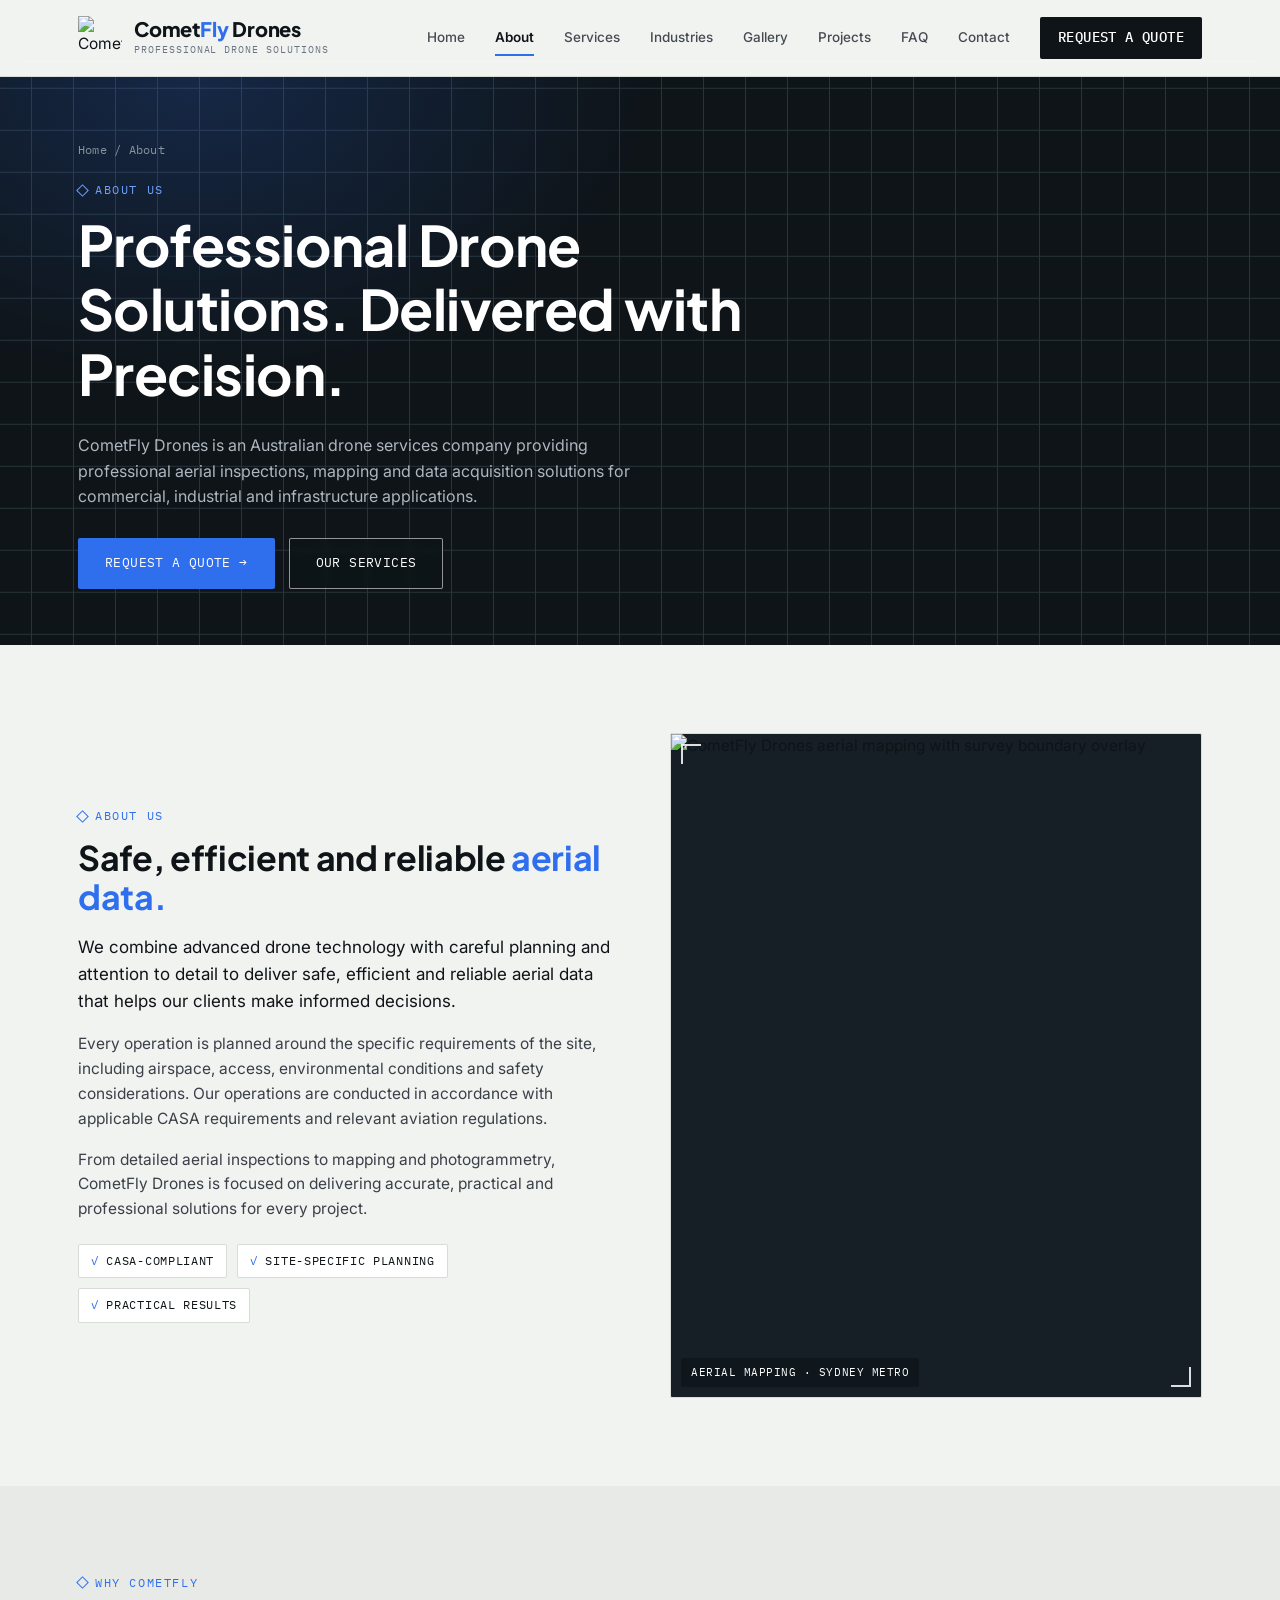
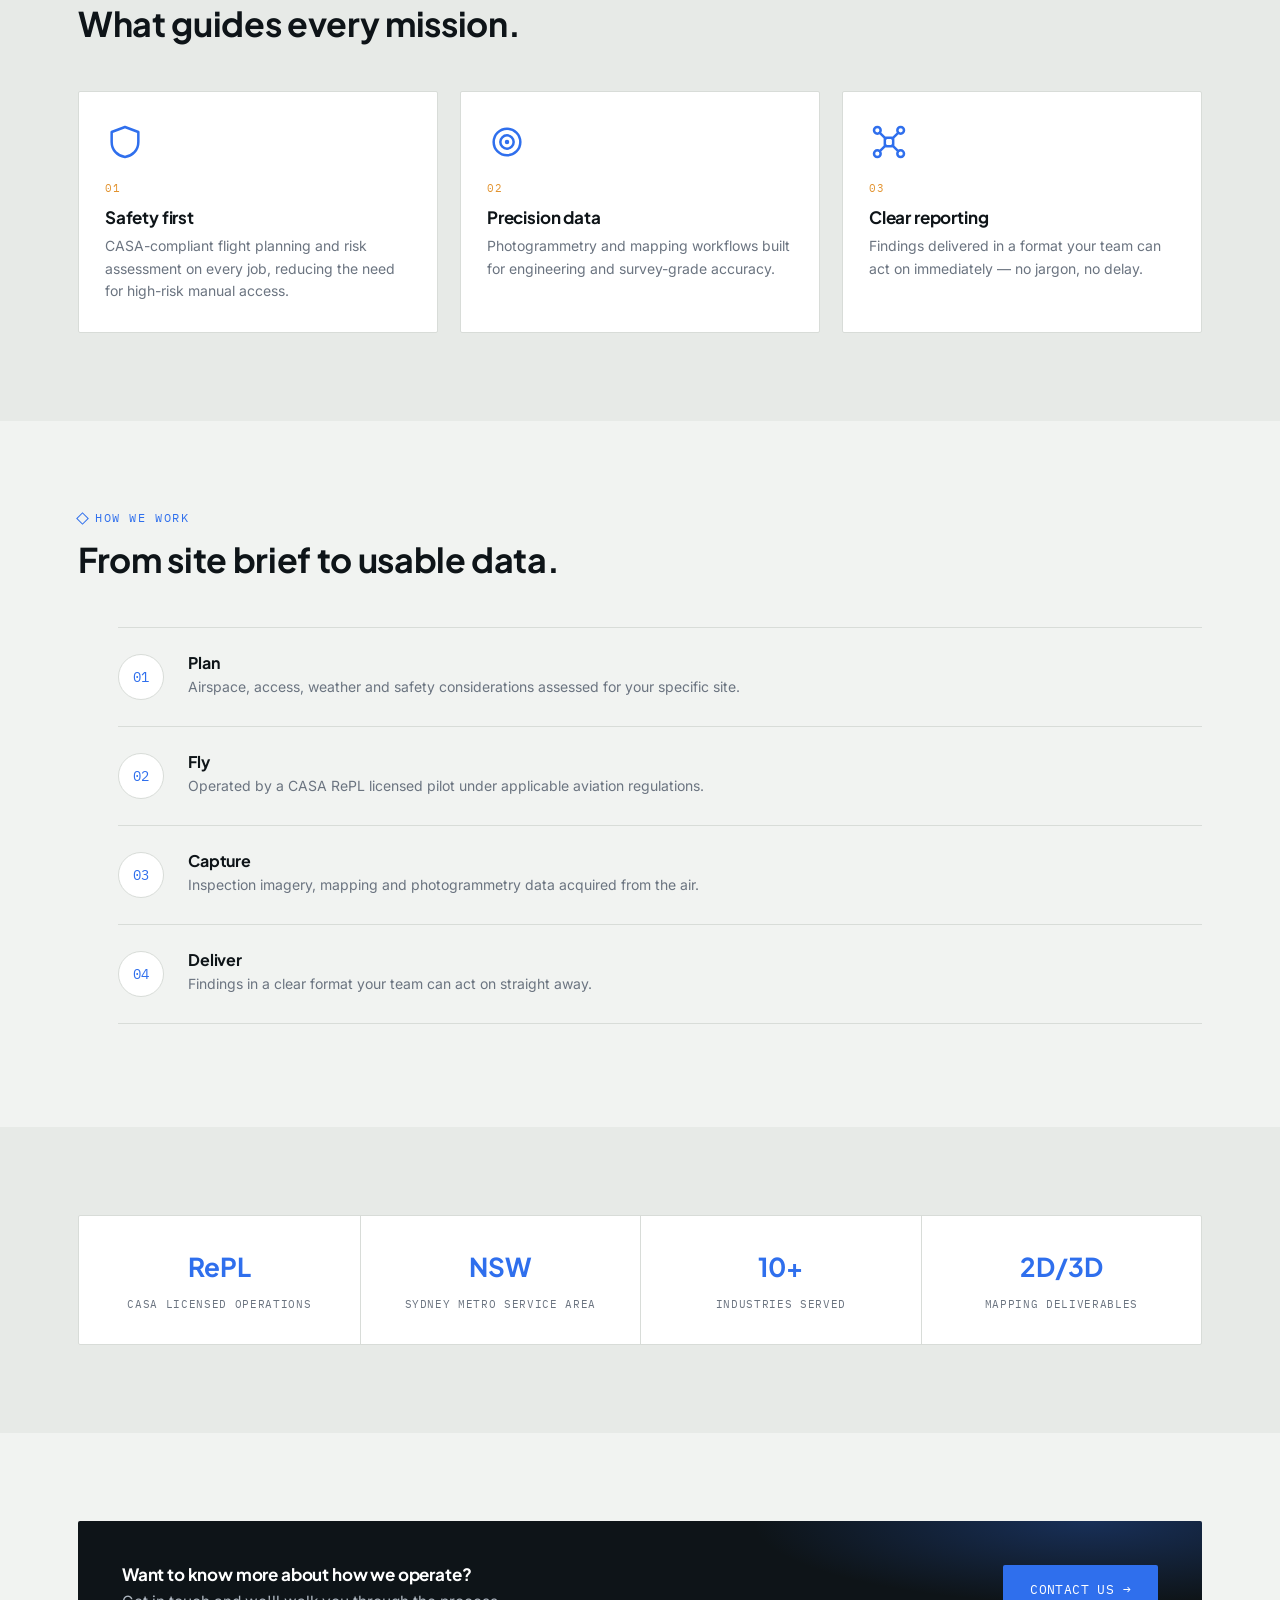
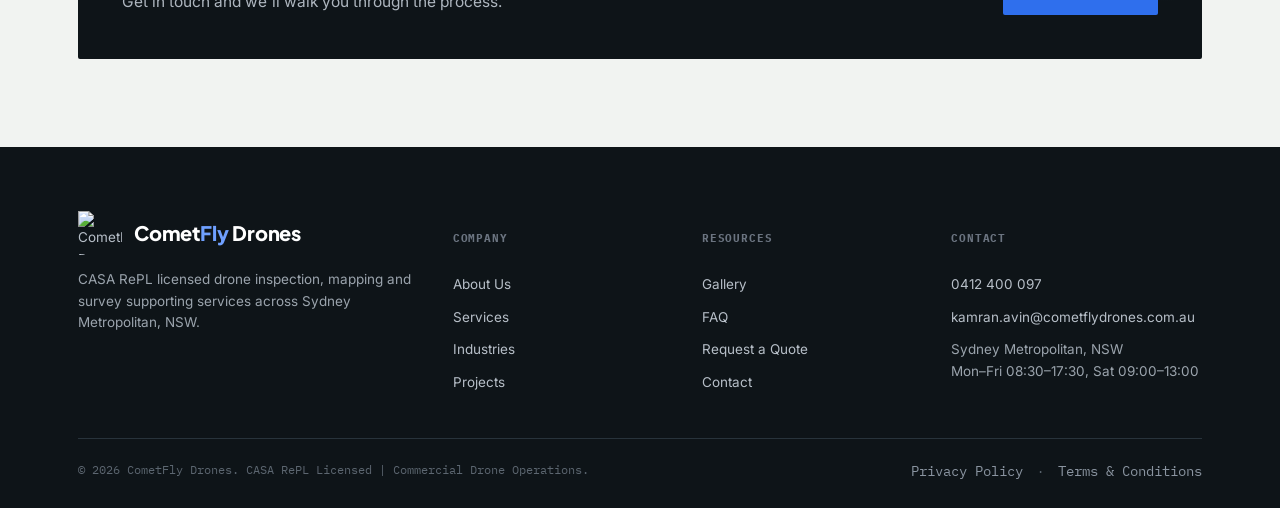
==== about.html @ a679c32a "Add files via upload" ====
<!DOCTYPE html>
<html lang="en">
<head>
<meta charset="UTF-8">
<meta name="viewport" content="width=device-width, initial-scale=1.0">
<title>About Us | CometFly Drones</title>
<meta name="description" content="CometFly Drones — CASA RePL licensed drone inspection, mapping and survey services across Sydney Metropolitan, NSW.">
<link rel="icon" type="image/png" href="images/logo-mark.png">
<link rel="stylesheet" href="styles.css">
</head>
<body>
<header class="site-header">
  <div class="nav">
    <a href="index.html" class="brand">
      <img src="images/logo-mark.png" alt="CometFly Drones" class="brand-mark-img">
      <span>
        <span class="brand-text">Comet<span>Fly</span> Drones</span>
        <span class="brand-sub">Professional Drone Solutions</span>
      </span>
    </a>
    <nav class="nav-links">
      <a class="" href="index.html">Home</a>
<a class="active" href="about.html">About</a>
<a class="" href="services.html">Services</a>
<a class="" href="industries.html">Industries</a>
<a class="" href="gallery.html">Gallery</a>
<a class="" href="projects.html">Projects</a>
<a class="" href="faq.html">FAQ</a>
<a class="" href="contact.html">Contact</a>

      <a class="nav-cta" href="quote.html">Request a Quote</a>
    </nav>
    <button class="nav-toggle" aria-label="Menu">☰</button>
  </div>
</header>

<section class="page-hero">
  <div class="wrap">
    <div class="crumbs"><a href="index.html">Home</a> / About</div>
    <div class="eyebrow">About Us</div>
    <h1>Professional Drone Solutions. Delivered with Precision.</h1>
    <p>CometFly Drones is an Australian drone services company providing professional aerial inspections, mapping and data acquisition solutions for commercial, industrial and infrastructure applications.</p>
    <div class="hero-actions"><a href="quote.html" class="btn btn-primary">Request a Quote →</a><a href="services.html" class="btn btn-ghost">Our Services</a></div>
  </div>
</section>

<section>
  <div class="wrap">
    <div class="grid grid-2" style="align-items:center; gap:60px;">
      <div class="reveal">
        <div class="eyebrow">About Us</div>
        <h2 style="margin-bottom:18px;">Safe, efficient and reliable <em class="accent">aerial data.</em></h2>
        <p class="lead-dark">We combine advanced drone technology with careful planning and attention to detail to deliver safe, efficient and reliable aerial data that helps our clients make informed decisions.</p>
        <p style="margin-top:16px;">Every operation is planned around the specific requirements of the site, including airspace, access, environmental conditions and safety considerations. Our operations are conducted in accordance with applicable CASA requirements and relevant aviation regulations.</p>
        <p style="margin-top:16px;">From detailed aerial inspections to mapping and photogrammetry, CometFly Drones is focused on delivering accurate, practical and professional solutions for every project.</p>
        <div class="ticks"><span>CASA-compliant</span><span>Site-specific planning</span><span>Practical results</span></div>
      </div>
      <div class="reveal ph-img" style="aspect-ratio:4/5;"><img src="images/about-aerial-mapping.jpg" alt="CometFly Drones aerial mapping with survey boundary overlay"><div class="ph-tag">Aerial mapping &middot; Sydney Metro</div></div>
    </div>
  </div>
</section>

<section class="section-alt">
  <div class="wrap">
    <div class="section-head reveal">
      <div class="eyebrow">Why CometFly</div>
      <h2>What guides every mission.</h2>
    </div>
    <div class="grid grid-3">
      <div class="card reveal"><div class="card-icon"><svg viewBox="0 0 24 24" fill="none" stroke-width="1.5" stroke-linecap="round" stroke-linejoin="round"><path d="M12 3 4 6v6c0 5 3.5 8.2 8 9 4.5-.8 8-4 8-9V6l-8-3Z"/></svg></div><div class="num">01</div><h3>Safety first</h3><p>CASA-compliant flight planning and risk assessment on every job, reducing the need for high-risk manual access.</p></div>
      <div class="card reveal"><div class="card-icon"><svg viewBox="0 0 24 24" fill="none" stroke-width="1.5"><circle cx="12" cy="12" r="8"/><circle cx="12" cy="12" r="4"/><circle cx="12" cy="12" r=".6" fill="currentColor"/></svg></div><div class="num">02</div><h3>Precision data</h3><p>Photogrammetry and mapping workflows built for engineering and survey-grade accuracy.</p></div>
      <div class="card reveal"><div class="card-icon"><svg viewBox="0 0 24 24" fill="none" stroke-width="1.5" stroke-linecap="round" stroke-linejoin="round"><circle cx="5" cy="5" r="2"/><circle cx="19" cy="5" r="2"/><circle cx="5" cy="19" r="2"/><circle cx="19" cy="19" r="2"/><path d="M6.5 6.5 10 10M17.5 6.5 14 10M6.5 17.5 10 14M17.5 17.5 14 14"/><rect x="9.5" y="9.5" width="5" height="5" rx="1"/></svg></div><div class="num">03</div><h3>Clear reporting</h3><p>Findings delivered in a format your team can act on immediately — no jargon, no delay.</p></div>
    </div>
  </div>
</section>

<section>
  <div class="wrap">
    <div class="section-head reveal">
      <div class="eyebrow">How we work</div>
      <h2>From site brief to usable data.</h2>
    </div>
    <ol class="process reveal">
      <li><div><h4>Plan</h4><p>Airspace, access, weather and safety considerations assessed for your specific site.</p></div></li>
      <li><div><h4>Fly</h4><p>Operated by a CASA RePL licensed pilot under applicable aviation regulations.</p></div></li>
      <li><div><h4>Capture</h4><p>Inspection imagery, mapping and photogrammetry data acquired from the air.</p></div></li>
      <li><div><h4>Deliver</h4><p>Findings in a clear format your team can act on straight away.</p></div></li>
    </ol>
  </div>
</section>

<section class="section-alt">
  <div class="wrap">
    <div class="stats reveal">
      <div class="stat"><b>RePL</b><span>CASA Licensed Operations</span></div>
      <div class="stat"><b>NSW</b><span>Sydney Metro Service Area</span></div>
      <div class="stat"><b>10+</b><span>Industries Served</span></div>
      <div class="stat"><b>2D/3D</b><span>Mapping Deliverables</span></div>
    </div>
  </div>
</section>

<section>
  <div class="wrap">
    <div class="cta-band reveal">
      <div><h3>Want to know more about how we operate?</h3><p>Get in touch and we'll walk you through the process.</p></div>
      <a href="contact.html" class="btn btn-primary">Contact Us →</a>
    </div>
  </div>
</section>
<footer class="site-footer">
  <div class="wrap">
    <div class="footer-grid">
      <div class="footer-brand">
        <a href="index.html" class="brand">
          <img src="images/logo-mark-white.png" alt="CometFly Drones" class="brand-mark-img">
          <span class="brand-text">Comet<span>Fly</span> Drones</span>
        </a>
        <p>CASA RePL licensed drone inspection, mapping and survey supporting services across Sydney Metropolitan, NSW.</p>
      </div>
      <div>
        <h5>Company</h5>
        <a href="about.html">About Us</a>
        <a href="services.html">Services</a>
        <a href="industries.html">Industries</a>
        <a href="projects.html">Projects</a>
      </div>
      <div>
        <h5>Resources</h5>
        <a href="gallery.html">Gallery</a>
        <a href="faq.html">FAQ</a>
        <a href="quote.html">Request a Quote</a>
        <a href="contact.html">Contact</a>
      </div>
      <div>
        <h5>Contact</h5>
        <a href="tel:0412400097">0412 400 097</a>
        <a href="mailto:kamran.avin@cometflydrones.com.au">kamran.avin@cometflydrones.com.au</a>
        <p style="margin-bottom:0;">Sydney Metropolitan, NSW<br>Mon–Fri 08:30–17:30, Sat 09:00–13:00</p>
      </div>
    </div>
    <div class="footer-bottom">
      <span>© 2026 CometFly Drones. CASA RePL Licensed | Commercial Drone Operations.</span>
      <span><a href="privacy.html">Privacy Policy</a> &nbsp;·&nbsp; <a href="terms.html">Terms &amp; Conditions</a></span>
    </div>
  </div>
</footer>
<script src="script.js"></script>
</body>
</html>
---- styles.css ----
/* ===========================================================
   CometFly Drones — Design System
   Concept: flight-telemetry / targeting-reticle aesthetic.
   Signature element: viewfinder corner-brackets on imagery +
   topographic contour-line watermark, echoing an aerial camera
   locking onto a survey site.
   =========================================================== */

@import url('https://fonts.googleapis.com/css2?family=Plus+Jakarta+Sans:wght@500;600;700;800&family=Inter:wght@400;500;600&family=IBM+Plex+Mono:wght@400;500&display=swap');

:root{
  --ink:#0E1418;
  --ink-soft:#161F26;
  --paper:#F1F3F1;
  --paper-2:#E7EAE7;
  --blue:#2F6FED;
  --amber:#E2932F;
  --grey:#6B7480;
  --line:#D8DCD8;
  --line-dark:#28333B;
  --white:#FFFFFF;
  --font-display:'Plus Jakarta Sans', system-ui, sans-serif;
  --font-body:'Inter', system-ui, sans-serif;
  --font-mono:'IBM Plex Mono', monospace;
  --radius:2px;
}

*{box-sizing:border-box;}
html{scroll-behavior:smooth;}
body{
  margin:0;
  font-family:var(--font-body);
  background:var(--paper);
  color:var(--ink);
  font-size:15.5px;
  line-height:1.6;
  -webkit-font-smoothing:antialiased;
}
h1,h2,h3,h4{
  font-family:var(--font-display);
  font-weight:700;
  line-height:1.15;
  margin:0 0 0.5em;
  letter-spacing:-0.01em;
}
h1{font-size:clamp(34px,5.2vw,56px);}
h2{font-size:clamp(24px,3.2vw,34px);}
h3{font-size:17px;}
p{margin:0 0 1em; color:#3A4048;}
a{color:inherit; text-decoration:none;}
ul{list-style:none; margin:0; padding:0;}
img{max-width:100%; display:block;}
button{font-family:inherit; cursor:pointer;}
input,select,textarea{font-family:inherit;}

@media (prefers-reduced-motion: reduce){
  *{animation-duration:0.01ms !important; animation-iteration-count:1 !important; transition-duration:0.01ms !important; scroll-behavior:auto !important;}
}

:focus-visible{outline:2px solid var(--blue); outline-offset:2px;}

.wrap{max-width:1180px; margin:0 auto; padding:0 28px;}

.eyebrow{
  font-family:var(--font-mono);
  font-size:11.5px;
  letter-spacing:.14em;
  text-transform:uppercase;
  color:var(--blue);
  margin-bottom:12px;
  display:flex; align-items:center; gap:8px;
}
.eyebrow::before{
  content:'';
  width:7px; height:7px;
  border:1.5px solid var(--blue);
  transform:rotate(45deg);
  flex-shrink:0;
}

/* ---------- Buttons ---------- */
.btn{
  display:inline-flex; align-items:center; gap:8px;
  font-family:var(--font-mono);
  font-size:13px; letter-spacing:.03em;
  text-transform:uppercase;
  padding:14px 26px;
  border:1px solid transparent;
  border-radius:var(--radius);
  transition:transform .18s ease, background .18s ease, border-color .18s ease, color .18s ease;
  white-space:nowrap;
}
.btn:hover{transform:translateY(-1px);}
.btn-primary{background:var(--blue); color:var(--white);}
.btn-primary:hover{background:#2559C4;}
.btn-ghost{border-color:var(--line-dark); color:var(--white);}
.btn-ghost:hover{border-color:var(--white); background:rgba(255,255,255,.06);}
.btn-dark{background:var(--ink); color:var(--white);}
.btn-dark:hover{background:#000;}

/* ---------- Header ---------- */
.site-header{
  position:sticky; top:0; z-index:50;
  background:rgba(241,243,241,.92);
  backdrop-filter:blur(10px);
  border-bottom:1px solid var(--line);
}
.nav{
  max-width:1180px; margin:0 auto; padding:0 28px;
  display:flex; align-items:center; justify-content:space-between;
  height:76px;
}
.brand{display:flex; align-items:center; gap:12px;}
.brand-mark-img{width:44px; height:44px; object-fit:contain;}
.brand-text{
  font-family:var(--font-display); font-weight:800;
  font-size:20px; letter-spacing:-.01em; line-height:1.1;
  color:var(--ink); display:block; white-space:nowrap;
}
.brand-text span{color:var(--blue);}
.brand-sub{
  display:block; font-family:var(--font-mono);
  font-size:9.5px; letter-spacing:.1em; text-transform:uppercase;
  color:var(--grey); margin-top:2px;
}
.nav-links{display:flex; align-items:center; gap:30px;}
.nav-links a{
  font-size:13.5px; font-weight:500; color:#454B52;
  position:relative; padding:4px 0;
  transition:color .15s ease;
}
.nav-links a:not(.nav-cta)::after{
  content:''; position:absolute; left:0; right:0; bottom:-3px; height:2px;
  background:var(--blue); transform:scaleX(0); transform-origin:left;
  transition:transform .2s ease;
}
.nav-links a:hover:not(.nav-cta){color:var(--ink);}
.nav-links a:hover:not(.nav-cta)::after{transform:scaleX(1);}
.nav-links a.active:not(.nav-cta){color:var(--ink); font-weight:600;}
.nav-links a.active:not(.nav-cta)::after{transform:scaleX(1);}
.nav-cta{
  font-family:var(--font-mono); font-size:12px; text-transform:uppercase; letter-spacing:.03em;
  background:var(--ink); color:var(--white) !important;
  padding:10px 18px; border-radius:var(--radius);
  transition:background .15s ease;
}
.nav-cta:hover{background:var(--blue);}
.nav-toggle{
  display:none; background:none; border:1px solid var(--line-dark); border-radius:var(--radius);
  width:40px; height:40px; font-size:16px; color:var(--ink);
}

/* ---------- Page hero (inner pages) ---------- */
.page-hero{
  background:var(--ink); color:var(--white);
  padding:64px 0 56px;
  position:relative; overflow:hidden;
  background-image:
    linear-gradient(var(--line-dark) 1px, transparent 1px),
    linear-gradient(90deg, var(--line-dark) 1px, transparent 1px);
  background-size:42px 42px;
  background-position:center;
}
.page-hero::after{
  content:''; position:absolute; inset:0;
  background:radial-gradient(ellipse 60% 90% at 15% 0%, rgba(47,111,237,.22), transparent 60%);
  pointer-events:none;
}
.page-hero .wrap{position:relative; z-index:1;}
.crumbs{
  font-family:var(--font-mono); font-size:11.5px; color:#8A94A0;
  margin-bottom:22px; letter-spacing:.02em;
}
.crumbs a{color:#8A94A0; transition:color .15s ease;}
.crumbs a:hover{color:var(--white);}
.page-hero h1{color:var(--white); max-width:680px;}
.page-hero p{color:#AEB6BF; max-width:560px; font-size:16px;}
.page-hero .eyebrow{color:#6FA0FF;}
.page-hero .eyebrow::before{border-color:#6FA0FF;}

/* ---------- Home hero ---------- */
.hero{
  position:relative; background:var(--ink); color:var(--white);
  padding:96px 0 64px; overflow:hidden; isolation:isolate;
}
.hero-photo{
  position:absolute; inset:0; z-index:-2;
}
.hero-photo img{width:100%; height:100%; object-fit:cover; opacity:.32;}
.hero::before{
  content:''; position:absolute; inset:0; z-index:-1;
  background:linear-gradient(180deg, rgba(14,20,24,.55) 0%, rgba(14,20,24,.88) 60%, var(--ink) 100%);
}
.scan-galaxy{
  position:absolute; top:14%; right:8%; width:340px; height:340px;
  border-radius:50%; z-index:-1; pointer-events:none; overflow:hidden;
  background:radial-gradient(circle at 50% 50%, rgba(47,111,237,.16), rgba(14,20,24,0) 72%);
  animation:galaxy-turn 120s linear infinite;
}
.scan-galaxy::before, .scan-galaxy::after{
  content:''; position:absolute; top:0; left:0; width:2px; height:2px; border-radius:50%;
  background:transparent;
  animation:twinkle 3.6s ease-in-out infinite;
}
.scan-galaxy::before{
  box-shadow:
    153.3px 150.0px 0 0px rgba(255,255,255,.9),
    207.9px 139.5px 0 0px rgba(255,255,255,.9),
    242.6px 182.2px 0 0px rgba(255,255,255,.9),
    174.9px 157.6px 0 0px rgba(255,255,255,.9),
    262.3px 144.6px 0 0px rgba(255,255,255,.9),
    219.5px 38.0px 0 0px rgba(255,255,255,.9),
    232.1px 56.1px 0 0px rgba(255,255,255,.9),
    182.3px 257.9px 0 0px rgba(255,255,255,.9),
    104.4px 95.0px 0 0px rgba(255,255,255,.9),
    93.0px 66.8px 0 0px rgba(255,255,255,.9),
    301.7px 161.3px 0 0px rgba(255,255,255,.9),
    173.9px 199.3px 0 0px rgba(255,255,255,.9),
    236.0px 105.1px 0 0px rgba(255,255,255,.9),
    162.4px 251.6px 0 0px rgba(255,255,255,.9),
    107.7px 215.7px 0 0px rgba(255,255,255,.9),
    270.9px 253.1px 0 0px rgba(255,255,255,.9),
    290.0px 167.1px 0 0px rgba(255,255,255,.9),
    119.7px 60.1px 0 0px rgba(255,255,255,.9),
    15.6px 216.2px 0 0px rgba(255,255,255,.9),
    157.8px 247.0px 0 0px rgba(159,191,255,.75),
    144.9px 183.4px 0 0px rgba(159,191,255,.75),
    98.3px 71.5px 0 0px rgba(159,191,255,.75),
    217.4px 40.5px 0 0px rgba(159,191,255,.75),
    212.8px 198.2px 0 0px rgba(159,191,255,.75),
    11.4px 133.3px 0 0px rgba(159,191,255,.75),
    250.9px 74.3px 0 0px rgba(159,191,255,.75),
    239.8px 208.3px 0 0px rgba(159,191,255,.75),
    118.2px 225.0px 0 0px rgba(159,191,255,.75),
    42.1px 122.2px 0 0px rgba(159,191,255,.75),
    135.9px 248.3px 0 0px rgba(159,191,255,.75),
    111.9px 84.0px 0 0px rgba(159,191,255,.75),
    91.6px 138.2px 0 0px rgba(159,191,255,.75),
    198.0px 66.5px 0 0px rgba(159,191,255,.75);
  animation-delay:0s;
}
.scan-galaxy::after{
  box-shadow:
    158.5px 34.8px 0 0px rgba(255,255,255,.5),
    135.1px 224.9px 0 0px rgba(255,255,255,.5),
    243.7px 65.1px 0 0px rgba(255,255,255,.5),
    81.4px 254.7px 0 0px rgba(255,255,255,.5),
    160.1px 136.1px 0 0px rgba(255,255,255,.5),
    240.1px 221.6px 0 0px rgba(255,255,255,.5),
    222.6px 257.0px 0 0px rgba(255,255,255,.5),
    250.1px 48.7px 0 0px rgba(255,255,255,.5),
    266.0px 112.8px 0 0px rgba(255,255,255,.5),
    35.2px 90.8px 0 0px rgba(255,255,255,.5),
    200.1px 189.4px 0 0px rgba(255,255,255,.5),
    263.9px 209.6px 0 0px rgba(255,255,255,.5),
    120.0px 300.0px 0 0px rgba(255,255,255,.5),
    253.1px 240.2px 0 0px rgba(255,255,255,.5);
  animation-delay:1.8s;
}
@keyframes galaxy-turn{ to{ transform:rotate(360deg); } }
@keyframes twinkle{
  0%, 100%{ opacity:.35; }
  50%{ opacity:1; }
}
.scan-drone{
  position:absolute; top:14%; right:8%; width:340px; height:340px;
  z-index:-1; pointer-events:none;
}
.scan-drone::before{
  content:''; position:absolute; top:50%; left:50%; width:170px; height:170px;
  transform:translate(-50%,-50%);
  background:url('images/hero-drone-glyph.png') center/contain no-repeat;
  opacity:.92;
  filter:drop-shadow(0 0 3px rgba(255,255,255,.8)) drop-shadow(0 0 14px rgba(111,160,255,.55));
  animation:logo-roam 40s ease-in-out infinite;
}
@keyframes logo-roam{
  0%{transform:translate(-50%,-50%) translate(0,0) rotate(0deg);}
  25%{transform:translate(-50%,-50%) translate(30px,-20px) rotate(2deg);}
  50%{transform:translate(-50%,-50%) translate(-25px,-30px) rotate(-2deg);}
  75%{transform:translate(-50%,-50%) translate(-30px,20px) rotate(2deg);}
  100%{transform:translate(-50%,-50%) translate(0,0) rotate(0deg);}
}
@keyframes drone-bob{
  0%, 100%{ transform:translate(-50%,-50%) translateY(0) rotate(0deg); }
  50%{ transform:translate(-50%,-50%) translateY(-8px) rotate(2deg); }
}
.scan-ring{
  position:absolute; top:14%; right:8%; width:340px; height:340px;
  border:1px solid rgba(111,160,255,.6); border-radius:50%; box-shadow:0 0 50px rgba(111,160,255,.18), inset 0 0 36px rgba(111,160,255,.08);
  z-index:-1; pointer-events:none;
}
.scan-ring::before{
  content:''; position:absolute; inset:34px; border:1px solid rgba(111,160,255,.22); border-radius:50%;
}
.scan-ring::after{
  content:''; position:absolute; top:-1px; left:50%; width:1px; height:50%;
  background:linear-gradient(rgba(111,160,255,.5), transparent);
  transform-origin:bottom; animation:sweep 6s linear infinite;
}
.scan-sweep{
  position:absolute; top:14%; right:8%; width:340px; height:340px;
  border-radius:50%; z-index:-1; pointer-events:none;
  background:conic-gradient(from 0deg, rgba(47,111,237,.28), transparent 22%);
  animation:sweep 6s linear infinite;
}
@keyframes sweep{ to{ transform:rotate(360deg); } }
.hero .eyebrow{color:#6FA0FF;}
.hero .eyebrow::before{border-color:#6FA0FF;}
.hero h1{color:var(--white); max-width:760px;}
.hero h1 em{color:#6FA0FF; font-style:normal;}
.hero .lead{color:#B7BFC8; max-width:560px; font-size:16.5px; margin-bottom:32px;}
.hero-actions{display:flex; gap:14px; margin-bottom:56px; flex-wrap:wrap;}

.telemetry-strip{
  display:grid; grid-template-columns:repeat(4,1fr);
  border-top:1px solid var(--line-dark);
  padding-top:26px;
}
.telemetry-strip > div{
  border-left:1px solid var(--line-dark); padding-left:18px;
}
.telemetry-strip > div:first-child{border-left:none; padding-left:0;}
.tval{font-family:var(--font-mono); font-size:20px; font-weight:500; color:var(--white);}
.tlabel{font-family:var(--font-mono); font-size:10.5px; letter-spacing:.08em; text-transform:uppercase; color:#7C8792; margin-top:5px;}

/* ---------- Sections ---------- */
section{padding:88px 0;}
.section-alt{background:var(--paper-2);}
.section-head{max-width:640px; margin-bottom:48px;}
.section-head p{color:var(--grey); font-size:15px;}

/* ---------- Grid & cards ---------- */
.grid{display:grid; gap:22px;}
.grid-2{grid-template-columns:1fr 1fr;}
.grid-3{grid-template-columns:repeat(3,1fr);}
.grid-4{grid-template-columns:repeat(4,1fr);}

.card{
  background:var(--white);
  border:1px solid var(--line);
  padding:30px 26px;
  border-radius:var(--radius);
  position:relative;
  transition:border-color .2s ease, transform .2s ease, box-shadow .2s ease;
}
.card:hover{
  border-color:var(--blue);
  transform:translateY(-3px);
  box-shadow:0 14px 30px -18px rgba(14,20,24,.28);
}
.card-icon{
  width:40px; height:40px; margin-bottom:18px;
  color:var(--blue);
}
.card-icon svg{width:100%; height:100%; stroke:currentColor;}
.card .num{
  font-family:var(--font-mono); font-size:11px; letter-spacing:.1em;
  color:var(--amber); margin-bottom:10px;
}
.card h3{margin-bottom:8px;}
.card p{font-size:14px; color:var(--grey); margin-bottom:0;}

/* ---------- Photo frames (viewfinder signature) ---------- */
.ph-img{
  position:relative; overflow:hidden;
  border:1px solid var(--line);
  border-radius:var(--radius);
  background:var(--ink-soft);
}
.ph-img img{width:100%; height:100%; object-fit:cover; display:block;}
.ph-img::before, .ph-img::after,
.ph-img .ph-tag::before, .ph-img .ph-tag::after{content:'';}
.ph-img::before{
  position:absolute; top:10px; left:10px; width:18px; height:18px;
  border-top:2px solid rgba(255,255,255,.85); border-left:2px solid rgba(255,255,255,.85);
  z-index:2; pointer-events:none;
}
.ph-img::after{
  position:absolute; bottom:10px; right:10px; width:18px; height:18px;
  border-bottom:2px solid rgba(255,255,255,.85); border-right:2px solid rgba(255,255,255,.85);
  z-index:2; pointer-events:none;
}
.ph-tag{
  position:absolute; left:10px; bottom:10px;
  font-family:var(--font-mono); font-size:10.5px; letter-spacing:.05em;
  background:rgba(14,20,24,.72); color:var(--white);
  padding:6px 10px; border-radius:2px; z-index:2;
  text-transform:uppercase;
}
.ph-img::before{top:10px;} /* ensure tag doesn't clash on small frames */

/* ---------- Stats ---------- */
.stats{
  display:grid; grid-template-columns:repeat(4,1fr);
  border:1px solid var(--line); border-radius:var(--radius);
  background:var(--white);
}
.stat{
  padding:30px 24px; text-align:center; border-left:1px solid var(--line);
}
.stat:first-child{border-left:none;}
.stat b{display:block; font-family:var(--font-display); font-size:26px; color:var(--blue);}
.stat span{display:block; font-family:var(--font-mono); font-size:11px; letter-spacing:.06em; text-transform:uppercase; color:var(--grey); margin-top:8px;}

/* ---------- Process (ordered, real sequence) ---------- */
.process{counter-reset:step; display:flex; flex-direction:column; gap:0;}
.process li{
  counter-increment:step;
  display:flex; gap:24px; align-items:flex-start;
  padding:26px 0; border-top:1px solid var(--line);
}
.process li:last-child{border-bottom:1px solid var(--line);}
.process li::before{
  content:counter(step,decimal-leading-zero);
  font-family:var(--font-mono); font-size:14px; color:var(--blue);
  border:1px solid var(--line); border-radius:50%;
  width:44px; height:44px; flex-shrink:0;
  display:flex; align-items:center; justify-content:center;
  background:var(--white);
}
.process h4{margin-bottom:4px; font-size:16px;}
.process p{margin-bottom:0; font-size:14px; color:var(--grey);}

/* ---------- CTA band ---------- */
.cta-band{
  background:var(--ink); color:var(--white);
  border-radius:var(--radius);
  padding:44px 44px;
  display:flex; align-items:center; justify-content:space-between; gap:24px; flex-wrap:wrap;
  position:relative; overflow:hidden;
}
.cta-band::before{
  content:''; position:absolute; inset:0;
  background:radial-gradient(ellipse 50% 100% at 90% 0%, rgba(47,111,237,.3), transparent 60%);
  pointer-events:none;
}
.cta-band h3{color:var(--white); margin-bottom:6px; position:relative;}
.cta-band p{color:#AEB6BF; margin-bottom:0; position:relative;}
.cta-band .btn{position:relative;}

/* ---------- Forms ---------- */
.field{margin-bottom:18px; display:flex; flex-direction:column; gap:7px;}
.field label{
  font-family:var(--font-mono); font-size:11px; letter-spacing:.06em; text-transform:uppercase; color:var(--grey);
}
.field input, .field select, .field textarea{
  border:1px solid var(--line); border-radius:var(--radius);
  padding:12px 14px; font-size:14.5px; background:var(--white); color:var(--ink);
  transition:border-color .15s ease;
}
.field input:focus, .field select:focus, .field textarea:focus{
  border-color:var(--blue); outline:none;
}
.field textarea{min-height:110px; resize:vertical; font-family:inherit;}
.form-grid{display:grid; grid-template-columns:1fr 1fr; gap:0 20px;}
.form-grid .full{grid-column:1 / -1;}

.dark-card{
  background:var(--ink); color:var(--white);
  border-radius:var(--radius); padding:34px;
}
.dark-card .eyebrow{color:#6FA0FF;}
.dark-card .eyebrow::before{border-color:#6FA0FF;}

/* ---------- FAQ ---------- */
.faq-item{border-top:1px solid var(--line);}
.faq-item:last-child{border-bottom:1px solid var(--line);}
.faq-q{
  width:100%; text-align:left; background:none; border:none;
  display:flex; align-items:center; justify-content:space-between;
  padding:22px 2px; font-family:var(--font-display); font-size:16px; font-weight:600; color:var(--ink);
}
.faq-q .plus{
  font-family:var(--font-mono); color:var(--blue); font-size:18px; font-weight:400;
  transition:transform .2s ease;
}
.faq-item.open .faq-q .plus{transform:rotate(45deg);}
.faq-a{
  max-height:0; overflow:hidden; transition:max-height .28s ease;
}
.faq-a p{padding:0 2px 22px; font-size:14.5px; color:var(--grey); margin:0;}
.faq-item.open .faq-a{max-height:240px;}

/* ---------- Legal ---------- */
.legal h3{margin-top:28px;}
.legal p{color:#3A4048; font-size:14.5px;}

/* ---------- Footer ---------- */
.site-footer{background:var(--ink); color:#9BA4AD; padding:64px 0 0;}
.footer-grid{
  display:grid; grid-template-columns:1.6fr 1fr 1fr 1.2fr; gap:40px;
  padding-bottom:44px; border-bottom:1px solid var(--line-dark);
}
.footer-brand p{color:#7C8792; font-size:13.5px; margin:14px 0 18px;}
.footer-social{display:flex; gap:10px;}
.footer-social a{
  width:32px; height:32px; border:1px solid var(--line-dark); border-radius:50%;
  display:flex; align-items:center; justify-content:center;
  font-family:var(--font-mono); font-size:11px; color:#9BA4AD;
  transition:border-color .15s ease, color .15s ease;
}
.footer-social a:hover{border-color:var(--blue); color:var(--white);}
.site-footer h5{
  font-family:var(--font-mono); font-size:11px; letter-spacing:.08em; text-transform:uppercase;
  color:#6B7480; margin-bottom:16px;
}
.site-footer > .wrap > .footer-grid > div:not(.footer-brand){display:flex; flex-direction:column; gap:11px;}
.site-footer a{font-size:13.5px; color:#B7BFC8; transition:color .15s ease;}
.site-footer a:hover{color:var(--white);}
.footer-bottom{
  padding:22px 0 26px; display:flex; justify-content:space-between; flex-wrap:wrap; gap:10px;
  font-family:var(--font-mono); font-size:11.5px; color:#5C6670;
}
.footer-bottom a{color:#8A94A0;}
.footer-bottom a:hover{color:var(--white);}

/* ---------- Final additions ---------- */
.site-footer .brand-text{color:var(--white);}
.site-footer .brand-text span{color:#6FA0FF;}
.page-hero .hero-actions{margin:28px 0 0;}
.ph-img{aspect-ratio:3/2;}
.accent{color:var(--blue); font-style:normal;}
.lead-dark{font-size:17px; color:var(--ink);}
.ticks{display:flex; flex-wrap:wrap; gap:10px; margin-top:22px;}
.ticks span{font-family:var(--font-mono); font-size:11.5px; letter-spacing:.06em; text-transform:uppercase;
  border:1px solid var(--line); background:var(--white); padding:7px 12px; border-radius:var(--radius); color:var(--ink);}
.ticks span::before{content:'✓ '; color:var(--blue);}
.map-embed{margin-top:20px; border:1px solid var(--line); border-radius:var(--radius); overflow:hidden; aspect-ratio:16/9; background:var(--ink-soft);}
.map-embed iframe{width:100%; height:100%; border:0; display:block;}
.hp{position:absolute; left:-9999px; width:1px; height:1px; opacity:0;}
.form-note{margin-top:14px; font-size:13.5px; color:var(--blue);}
.form-note.err{color:#C0392B;}
.form-note a{text-decoration:underline;}

.site-footer .footer-grid p{color:#9BA4AD; font-size:13.5px;}

.nav-links a.nav-cta{padding:10px 18px;}

/* ---------- Home hero slideshow (visible, moving) ---------- */
.hero-slides img{position:absolute; inset:0; width:100%; height:100%; object-fit:cover; opacity:0;
  animation:hero-slide 30s linear infinite; will-change:opacity, transform;}
.hero-slides img:nth-child(1){animation-delay:0s;}
.hero-slides img:nth-child(2){animation-delay:6s;}
.hero-slides img:nth-child(3){animation-delay:12s;}
.hero-slides img:nth-child(4){animation-delay:18s;}
.hero-slides img:nth-child(5){animation-delay:24s;}
@keyframes hero-slide{
  0%{opacity:0; transform:scale(1.04) translate3d(0,0,0);}
  5%{opacity:.85;}
  20%{opacity:.85;}
  26%{opacity:0; transform:scale(1.16) translate3d(-1.5%,-1%,0);}
  100%{opacity:0; transform:scale(1.16) translate3d(-1.5%,-1%,0);}
}
.hero::before{background:
  linear-gradient(90deg, rgba(14,20,24,.82) 0%, rgba(14,20,24,.55) 45%, rgba(14,20,24,.18) 100%),
  linear-gradient(180deg, rgba(14,20,24,0) 55%, rgba(14,20,24,.85) 100%);}
.hero h1, .hero .lead{text-shadow:0 2px 18px rgba(0,0,0,.45);}
@media (prefers-reduced-motion: reduce){
  .hero-slides img{animation:none;}
  .hero-slides img:first-child{opacity:.85;}
}
@media (max-width:760px){
  .hero::before{background:linear-gradient(180deg, rgba(14,20,24,.55) 0%, rgba(14,20,24,.7) 60%, rgba(14,20,24,.92) 100%);}
}

.hero .btn-ghost, .page-hero .btn-ghost{border-color:rgba(255,255,255,.55); background:rgba(14,20,24,.35); backdrop-filter:blur(4px);}
.hero .btn-ghost:hover, .page-hero .btn-ghost:hover{border-color:#fff; background:rgba(14,20,24,.55);}

/* ---------- Layout fixes (round 2) ---------- */
.process-wrap{display:grid; grid-template-columns:1.25fr 1fr; gap:44px; align-items:center;}
.process-img{aspect-ratio:4/3; background:#000;}
.process-img img{object-fit:contain;}
.card-cta{background:var(--ink); border-color:var(--ink); display:flex; flex-direction:column;}
.card-cta h3{color:var(--white);}
.card-cta p{color:#AEB6BF;}
.card-cta .num{color:#6FA0FF;}
.card-link{margin-top:auto; padding-top:18px; font-family:var(--font-mono); font-size:12px; letter-spacing:.04em; text-transform:uppercase; color:#6FA0FF;}
.card-cta:hover{border-color:var(--blue);}
@media (max-width:900px){
  .process-wrap{grid-template-columns:1fr;}
  .grid-3 > :last-child:nth-child(odd){grid-column:1 / -1;}
}
@media (max-width:760px){
  .grid-3 > :last-child:nth-child(odd){grid-column:auto;}
}
/* tablet / small laptop: switch to menu button before the header gets crowded */
@media (max-width:1180px){
  .nav-links{
    position:fixed; top:76px; left:0; right:0; height:calc(100vh - 76px);
    background:var(--paper); flex-direction:column; align-items:flex-start;
    padding:26px 28px; gap:20px; transform:translateX(100%);
    transition:transform .25s ease; overflow-y:auto;
  }
  .nav-links{visibility:hidden;}
  .nav-links.open{transform:translateX(0); visibility:visible;}
  .nav-links a{font-size:16px;}
  .nav-toggle{display:block;}
  .nav-cta{margin-top:6px;}
}

html,body{overflow-x:clip;}

/* ---------- Reveal-on-scroll ---------- */
.reveal{opacity:0; transform:translateY(18px); transition:opacity .6s ease, transform .6s ease;}
.reveal.in{opacity:1; transform:translateY(0);}

/* ---------- Responsive ---------- */
@media (max-width:900px){
  .grid-2, .grid-3, .grid-4{grid-template-columns:repeat(2,1fr);}
  .footer-grid{grid-template-columns:1fr 1fr;}
  .telemetry-strip{grid-template-columns:repeat(2,1fr); row-gap:20px;}
  .telemetry-strip > div:nth-child(3){border-left:none;}
  .stats{grid-template-columns:repeat(2,1fr);}
  .stat:nth-child(3){border-left:none;}
}
@media (max-width:760px){
  .nav-links{
    position:fixed; top:76px; left:0; right:0;
    height:calc(100vh - 76px);
    background:var(--paper); flex-direction:column; align-items:flex-start;
    padding:26px 28px; gap:20px; transform:translateX(100%);
    transition:transform .25s ease; overflow-y:auto;
  }
  .nav-links.open{transform:translateX(0);}
  .nav-toggle{display:block;}
  .nav-cta{margin-top:6px;}
  .grid-2, .grid-3, .grid-4{grid-template-columns:1fr;}
  .form-grid{grid-template-columns:1fr;}
  section{padding:64px 0;}
  .cta-band{flex-direction:column; align-items:flex-start;}
  .footer-grid{grid-template-columns:1fr;}
  .stats{grid-template-columns:1fr 1fr;}
  .scan-ring, .scan-sweep, .scan-galaxy, .scan-drone{display:none;}
  .brand-sub{display:none;}
  .brand-text{font-size:18px;}
}
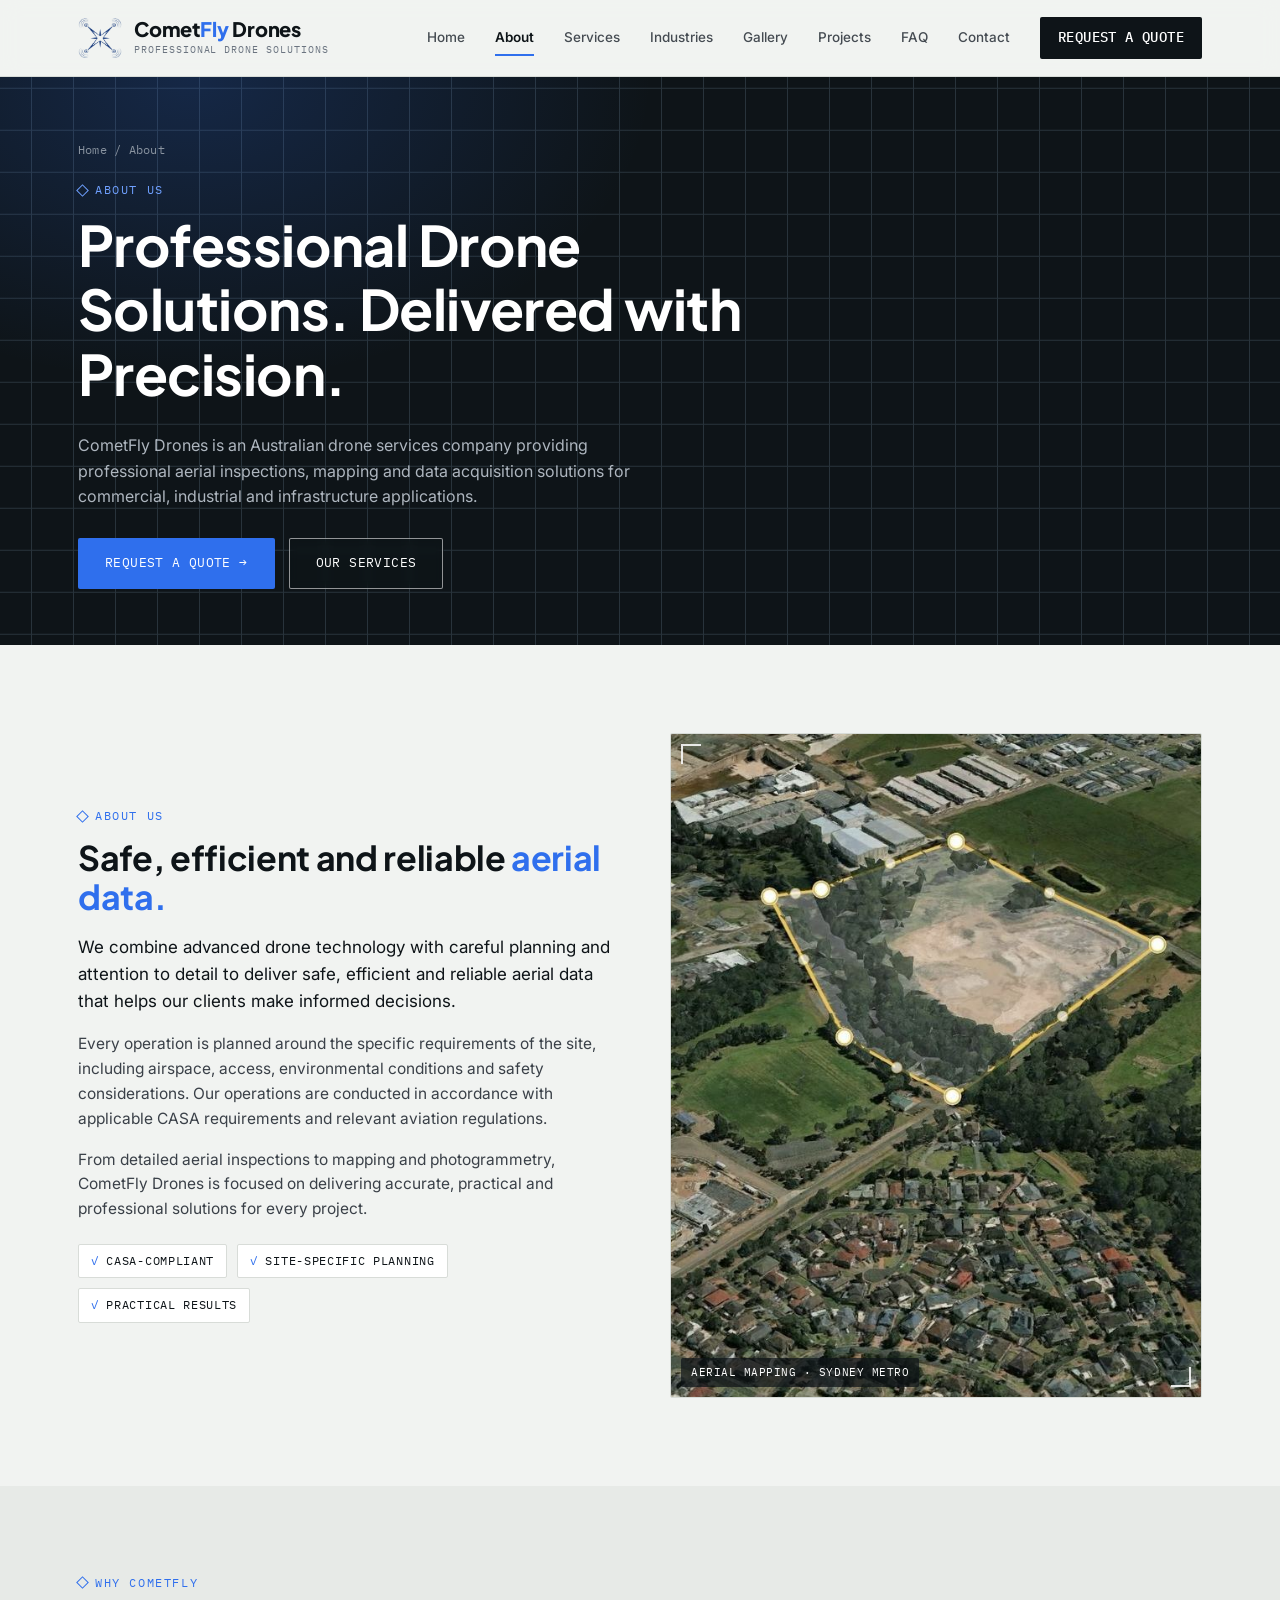
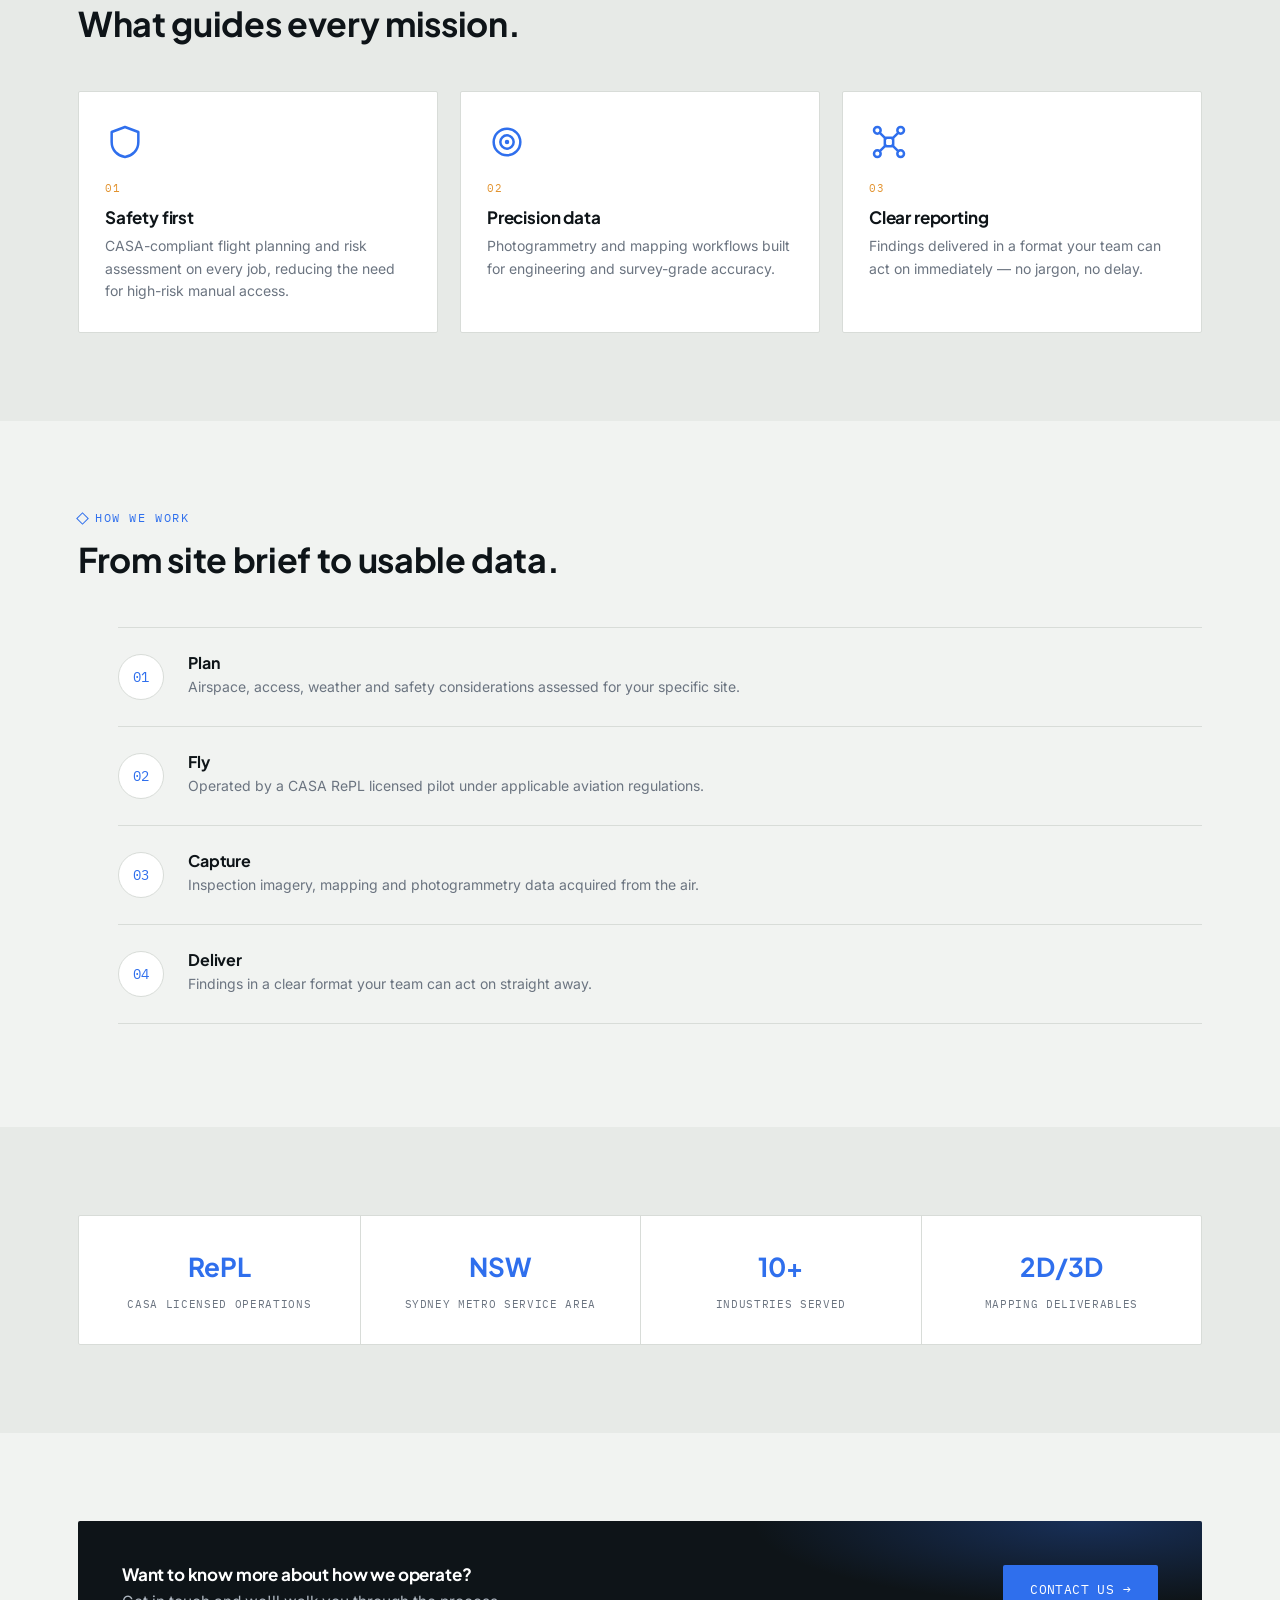
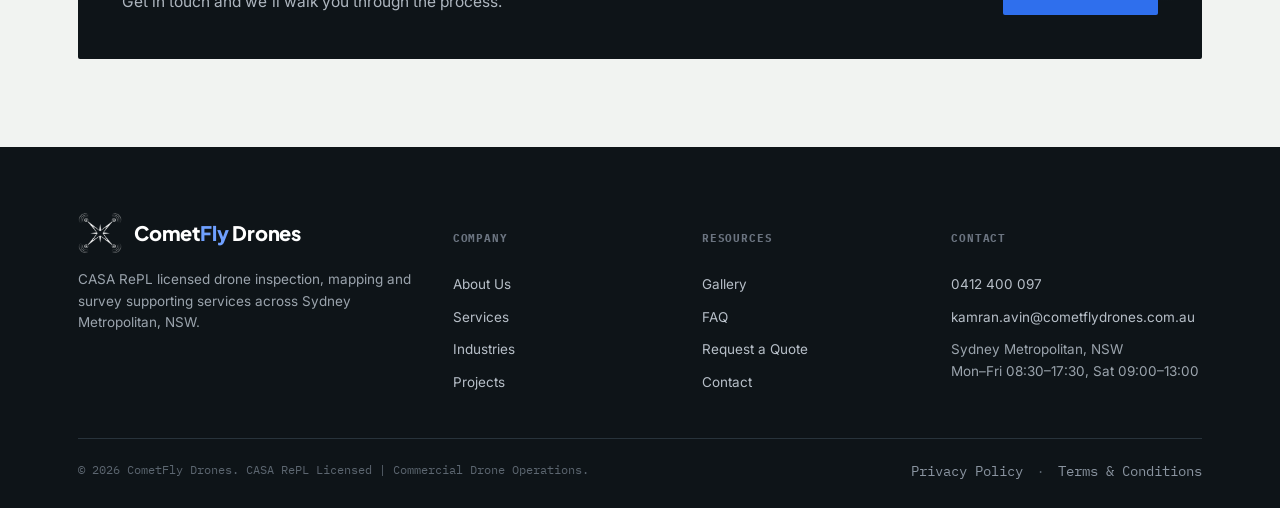
==== commit ffcb090c: "Add files via upload" ====
--- a/about.html
+++ b/about.html
@@ -5,14 +5,14 @@
 <meta name="viewport" content="width=device-width, initial-scale=1.0">
 <title>About Us | CometFly Drones</title>
 <meta name="description" content="CometFly Drones — CASA RePL licensed drone inspection, mapping and survey services across Sydney Metropolitan, NSW.">
-<link rel="icon" type="image/png" href="images/logo-mark.png">
+<link rel="icon" type="image/png" href="logo-mark.png">
 <link rel="stylesheet" href="styles.css">
 </head>
 <body>
 <header class="site-header">
   <div class="nav">
     <a href="index.html" class="brand">
-      <img src="images/logo-mark.png" alt="CometFly Drones" class="brand-mark-img">
+      <img src="logo-mark.png" alt="CometFly Drones" class="brand-mark-img">
       <span>
         <span class="brand-text">Comet<span>Fly</span> Drones</span>
         <span class="brand-sub">Professional Drone Solutions</span>
@@ -55,7 +55,7 @@
         <p style="margin-top:16px;">From detailed aerial inspections to mapping and photogrammetry, CometFly Drones is focused on delivering accurate, practical and professional solutions for every project.</p>
         <div class="ticks"><span>CASA-compliant</span><span>Site-specific planning</span><span>Practical results</span></div>
       </div>
-      <div class="reveal ph-img" style="aspect-ratio:4/5;"><img src="images/about-aerial-mapping.jpg" alt="CometFly Drones aerial mapping with survey boundary overlay"><div class="ph-tag">Aerial mapping &middot; Sydney Metro</div></div>
+      <div class="reveal ph-img" style="aspect-ratio:4/5;"><img src="about-aerial-mapping.jpg" alt="CometFly Drones aerial mapping with survey boundary overlay"><div class="ph-tag">Aerial mapping &middot; Sydney Metro</div></div>
     </div>
   </div>
 </section>
@@ -113,7 +113,7 @@
     <div class="footer-grid">
       <div class="footer-brand">
         <a href="index.html" class="brand">
-          <img src="images/logo-mark-white.png" alt="CometFly Drones" class="brand-mark-img">
+          <img src="logo-mark-white.png" alt="CometFly Drones" class="brand-mark-img">
           <span class="brand-text">Comet<span>Fly</span> Drones</span>
         </a>
         <p>CASA RePL licensed drone inspection, mapping and survey supporting services across Sydney Metropolitan, NSW.</p>
--- a/styles.css
+++ b/styles.css
@@ -269,7 +269,7 @@
 .scan-drone::before{
   content:''; position:absolute; top:50%; left:50%; width:170px; height:170px;
   transform:translate(-50%,-50%);
-  background:url('images/hero-drone-glyph.png') center/contain no-repeat;
+  background:url('hero-drone-glyph.png') center/contain no-repeat;
   opacity:.92;
   filter:drop-shadow(0 0 3px rgba(255,255,255,.8)) drop-shadow(0 0 14px rgba(111,160,255,.55));
   animation:logo-roam 40s ease-in-out infinite;
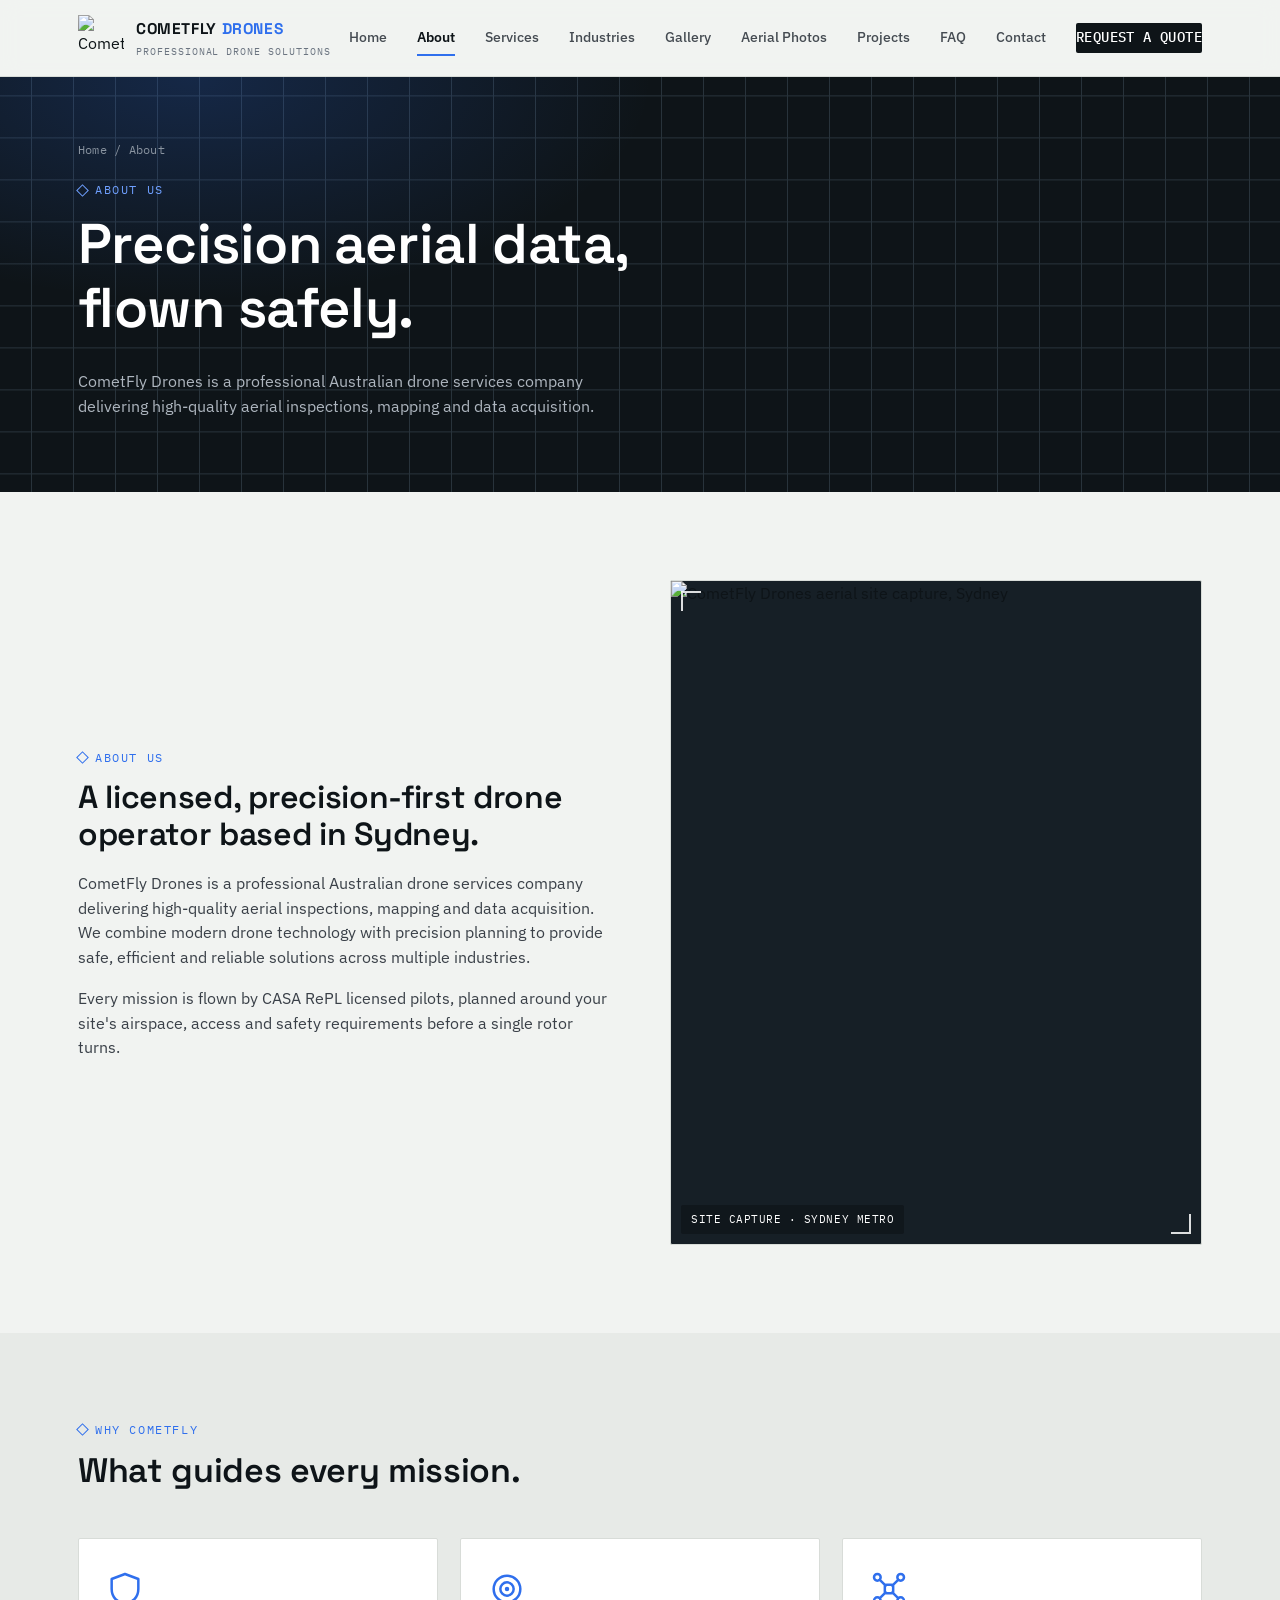
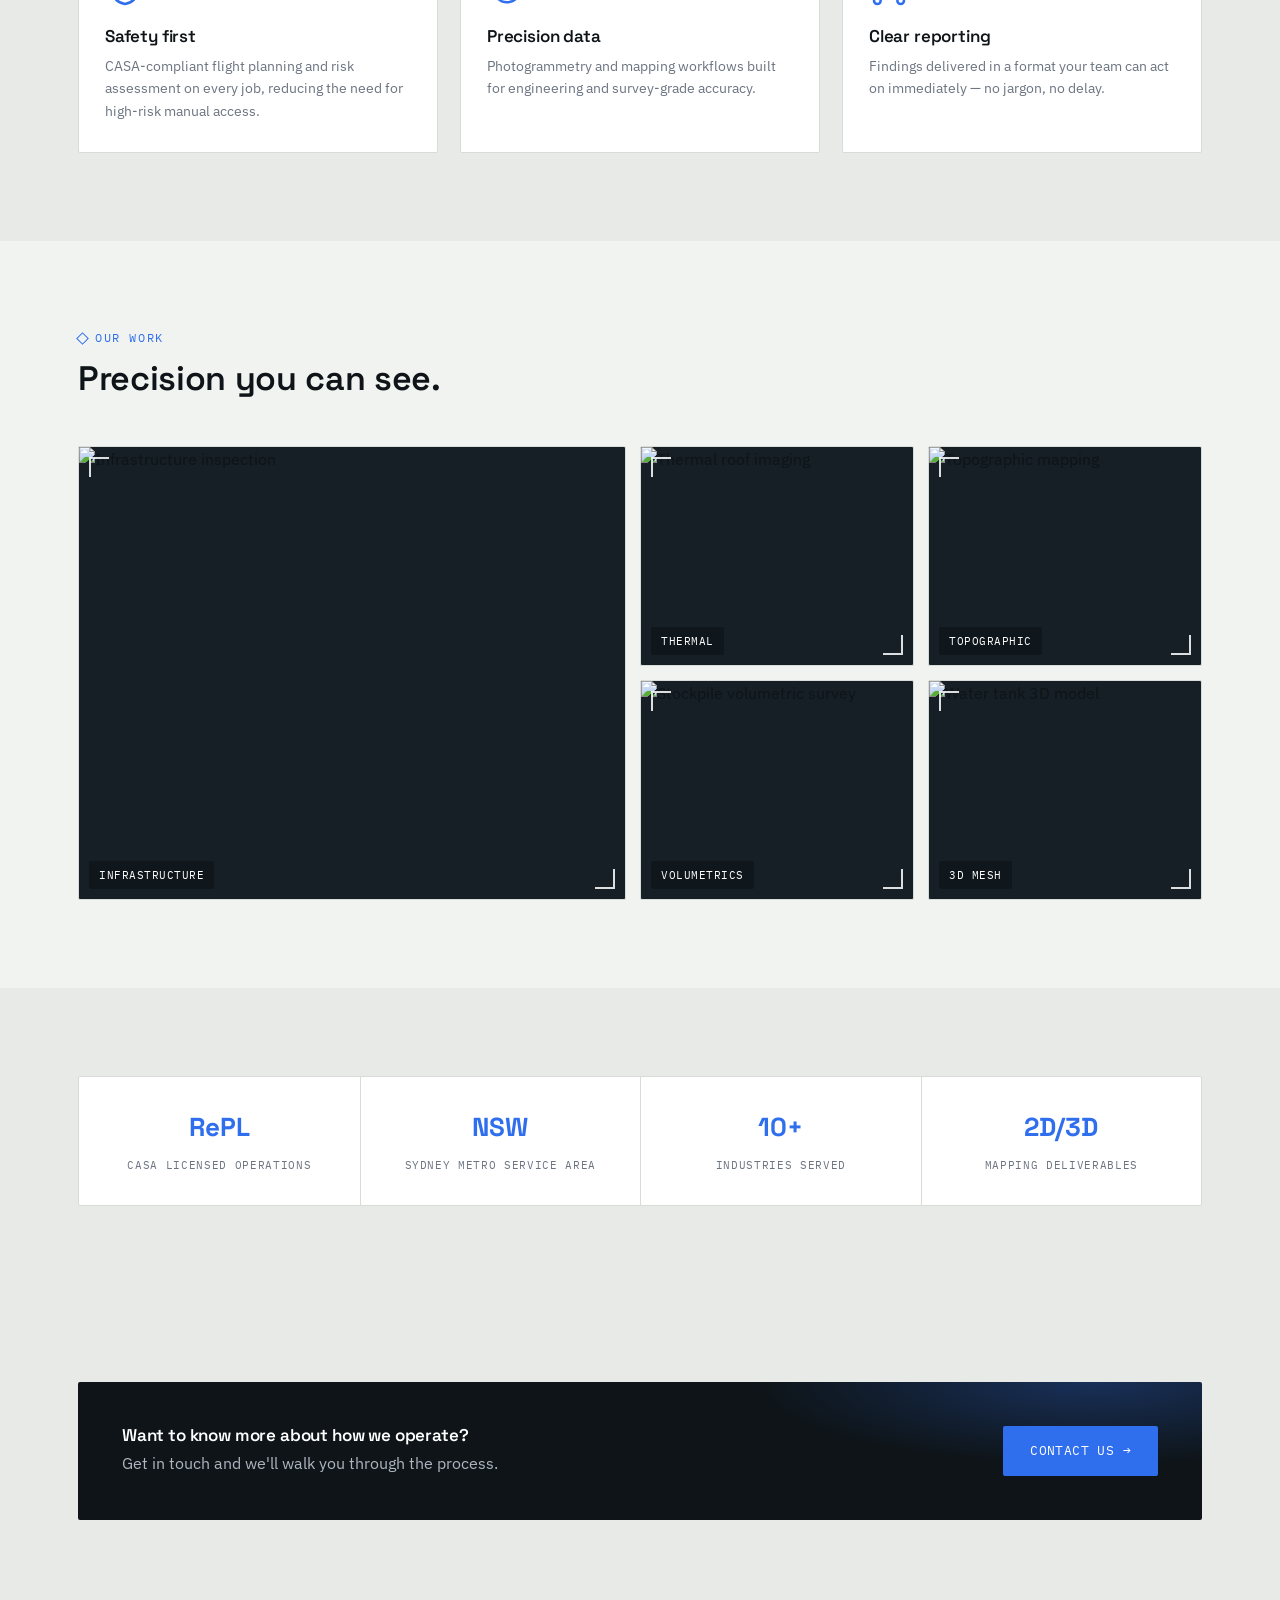
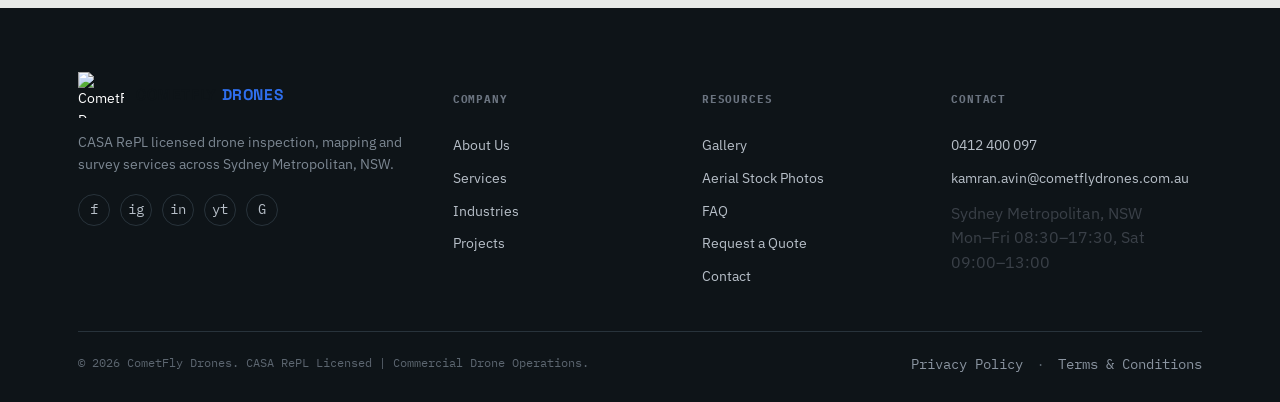
==== commit b72d44f5: "Add files via upload" ====
--- a/about.html
+++ b/about.html
@@ -5,16 +5,15 @@
 <meta name="viewport" content="width=device-width, initial-scale=1.0">
 <title>About Us | CometFly Drones</title>
 <meta name="description" content="CometFly Drones — CASA RePL licensed drone inspection, mapping and survey services across Sydney Metropolitan, NSW.">
-<link rel="icon" type="image/png" href="logo-mark.png">
 <link rel="stylesheet" href="styles.css">
 </head>
 <body>
 <header class="site-header">
   <div class="nav">
     <a href="index.html" class="brand">
-      <img src="logo-mark.png" alt="CometFly Drones" class="brand-mark-img">
+      <img src="images/icon-mark-transparent.png" alt="CometFly Drones" class="brand-mark-img">
       <span>
-        <span class="brand-text">Comet<span>Fly</span> Drones</span>
+        <span class="brand-text">COMETFLY <span>DRONES</span></span>
         <span class="brand-sub">Professional Drone Solutions</span>
       </span>
     </a>
@@ -24,6 +23,7 @@
 <a class="" href="services.html">Services</a>
 <a class="" href="industries.html">Industries</a>
 <a class="" href="gallery.html">Gallery</a>
+<a class="" href="aerial-photos.html">Aerial Photos</a>
 <a class="" href="projects.html">Projects</a>
 <a class="" href="faq.html">FAQ</a>
 <a class="" href="contact.html">Contact</a>
@@ -38,9 +38,8 @@
   <div class="wrap">
     <div class="crumbs"><a href="index.html">Home</a> / About</div>
     <div class="eyebrow">About Us</div>
-    <h1>Professional Drone Solutions. Delivered with Precision.</h1>
-    <p>CometFly Drones is an Australian drone services company providing professional aerial inspections, mapping and data acquisition solutions for commercial, industrial and infrastructure applications.</p>
-    <div class="hero-actions"><a href="quote.html" class="btn btn-primary">Request a Quote →</a><a href="services.html" class="btn btn-ghost">Our Services</a></div>
+    <h1>Precision aerial data, flown safely.</h1>
+    <p>CometFly Drones is a professional Australian drone services company delivering high-quality aerial inspections, mapping and data acquisition.</p>
   </div>
 </section>
 
@@ -49,13 +48,11 @@
     <div class="grid grid-2" style="align-items:center; gap:60px;">
       <div class="reveal">
         <div class="eyebrow">About Us</div>
-        <h2 style="margin-bottom:18px;">Safe, efficient and reliable <em class="accent">aerial data.</em></h2>
-        <p class="lead-dark">We combine advanced drone technology with careful planning and attention to detail to deliver safe, efficient and reliable aerial data that helps our clients make informed decisions.</p>
-        <p style="margin-top:16px;">Every operation is planned around the specific requirements of the site, including airspace, access, environmental conditions and safety considerations. Our operations are conducted in accordance with applicable CASA requirements and relevant aviation regulations.</p>
-        <p style="margin-top:16px;">From detailed aerial inspections to mapping and photogrammetry, CometFly Drones is focused on delivering accurate, practical and professional solutions for every project.</p>
-        <div class="ticks"><span>CASA-compliant</span><span>Site-specific planning</span><span>Practical results</span></div>
+        <h2 style="font-size:clamp(24px,3.2vw,32px); margin-bottom:18px;">A licensed, precision-first drone operator based in Sydney.</h2>
+        <p style="font-size:15.5px;">CometFly Drones is a professional Australian drone services company delivering high-quality aerial inspections, mapping and data acquisition. We combine modern drone technology with precision planning to provide safe, efficient and reliable solutions across multiple industries.</p>
+        <p style="font-size:15.5px; margin-top:16px;">Every mission is flown by CASA RePL licensed pilots, planned around your site's airspace, access and safety requirements before a single rotor turns.</p>
       </div>
-      <div class="reveal ph-img" style="aspect-ratio:4/5;"><img src="about-aerial-mapping.jpg" alt="CometFly Drones aerial mapping with survey boundary overlay"><div class="ph-tag">Aerial mapping &middot; Sydney Metro</div></div>
+      <div class="reveal ph-img" style="aspect-ratio:4/5;"><img src="images/construction-progress-2.jpg" alt="CometFly Drones aerial site capture, Sydney"><div class="ph-tag">Site capture &middot; Sydney Metro</div></div>
     </div>
   </div>
 </section>
@@ -67,9 +64,9 @@
       <h2>What guides every mission.</h2>
     </div>
     <div class="grid grid-3">
-      <div class="card reveal"><div class="card-icon"><svg viewBox="0 0 24 24" fill="none" stroke-width="1.5" stroke-linecap="round" stroke-linejoin="round"><path d="M12 3 4 6v6c0 5 3.5 8.2 8 9 4.5-.8 8-4 8-9V6l-8-3Z"/></svg></div><div class="num">01</div><h3>Safety first</h3><p>CASA-compliant flight planning and risk assessment on every job, reducing the need for high-risk manual access.</p></div>
-      <div class="card reveal"><div class="card-icon"><svg viewBox="0 0 24 24" fill="none" stroke-width="1.5"><circle cx="12" cy="12" r="8"/><circle cx="12" cy="12" r="4"/><circle cx="12" cy="12" r=".6" fill="currentColor"/></svg></div><div class="num">02</div><h3>Precision data</h3><p>Photogrammetry and mapping workflows built for engineering and survey-grade accuracy.</p></div>
-      <div class="card reveal"><div class="card-icon"><svg viewBox="0 0 24 24" fill="none" stroke-width="1.5" stroke-linecap="round" stroke-linejoin="round"><circle cx="5" cy="5" r="2"/><circle cx="19" cy="5" r="2"/><circle cx="5" cy="19" r="2"/><circle cx="19" cy="19" r="2"/><path d="M6.5 6.5 10 10M17.5 6.5 14 10M6.5 17.5 10 14M17.5 17.5 14 14"/><rect x="9.5" y="9.5" width="5" height="5" rx="1"/></svg></div><div class="num">03</div><h3>Clear reporting</h3><p>Findings delivered in a format your team can act on immediately — no jargon, no delay.</p></div>
+      <div class="card reveal"><div class="card-icon"><svg viewBox="0 0 24 24" fill="none" stroke-width="1.5" stroke-linecap="round" stroke-linejoin="round"><path d="M12 3 4 6v6c0 5 3.5 8.2 8 9 4.5-.8 8-4 8-9V6l-8-3Z"/></svg></div><h3>Safety first</h3><p>CASA-compliant flight planning and risk assessment on every job, reducing the need for high-risk manual access.</p></div>
+      <div class="card reveal"><div class="card-icon"><svg viewBox="0 0 24 24" fill="none" stroke-width="1.5"><circle cx="12" cy="12" r="8"/><circle cx="12" cy="12" r="4"/><circle cx="12" cy="12" r=".6" fill="currentColor"/></svg></div><h3>Precision data</h3><p>Photogrammetry and mapping workflows built for engineering and survey-grade accuracy.</p></div>
+      <div class="card reveal"><div class="card-icon"><svg viewBox="0 0 24 24" fill="none" stroke-width="1.5" stroke-linecap="round" stroke-linejoin="round"><circle cx="5" cy="5" r="2"/><circle cx="19" cy="5" r="2"/><circle cx="5" cy="19" r="2"/><circle cx="19" cy="19" r="2"/><path d="M6.5 6.5 10 10M17.5 6.5 14 10M6.5 17.5 10 14M17.5 17.5 14 14"/><rect x="9.5" y="9.5" width="5" height="5" rx="1"/></svg></div><h3>Clear reporting</h3><p>Findings delivered in a format your team can act on immediately — no jargon, no delay.</p></div>
     </div>
   </div>
 </section>
@@ -77,15 +74,16 @@
 <section>
   <div class="wrap">
     <div class="section-head reveal">
-      <div class="eyebrow">How we work</div>
-      <h2>From site brief to usable data.</h2>
+      <div class="eyebrow">Our Work</div>
+      <h2>Precision you can see.</h2>
     </div>
-    <ol class="process reveal">
-      <li><div><h4>Plan</h4><p>Airspace, access, weather and safety considerations assessed for your specific site.</p></div></li>
-      <li><div><h4>Fly</h4><p>Operated by a CASA RePL licensed pilot under applicable aviation regulations.</p></div></li>
-      <li><div><h4>Capture</h4><p>Inspection imagery, mapping and photogrammetry data acquired from the air.</p></div></li>
-      <li><div><h4>Deliver</h4><p>Findings in a clear format your team can act on straight away.</p></div></li>
-    </ol>
+    <div class="photo-strip reveal">
+      <div class="ph-img"><img src="images/substation-infrastructure.jpg" alt="Infrastructure inspection"><div class="ph-tag">Infrastructure</div></div>
+      <div class="ph-img"><img src="images/thermal-roof.jpg" alt="Thermal roof imaging"><div class="ph-tag">Thermal</div></div>
+      <div class="ph-img"><img src="images/topographic-terrain.jpg" alt="Topographic mapping"><div class="ph-tag">Topographic</div></div>
+      <div class="ph-img"><img src="images/stockpile-volumetric.jpg" alt="Stockpile volumetric survey"><div class="ph-tag">Volumetrics</div></div>
+      <div class="ph-img"><img src="images/watertank-3d-mesh.jpg" alt="Water tank 3D model"><div class="ph-tag">3D Mesh</div></div>
+    </div>
   </div>
 </section>
 
@@ -100,7 +98,7 @@
   </div>
 </section>
 
-<section>
+<section class="section-alt">
   <div class="wrap">
     <div class="cta-band reveal">
       <div><h3>Want to know more about how we operate?</h3><p>Get in touch and we'll walk you through the process.</p></div>
@@ -112,11 +110,18 @@
   <div class="wrap">
     <div class="footer-grid">
       <div class="footer-brand">
-        <a href="index.html" class="brand">
-          <img src="logo-mark-white.png" alt="CometFly Drones" class="brand-mark-img">
-          <span class="brand-text">Comet<span>Fly</span> Drones</span>
+        <a href="index.html" class="brand" style="color:#fff;">
+          <img src="images/icon-mark-transparent.png" alt="CometFly Drones" class="brand-mark-img">
+          <span class="brand-text">COMETFLY <span>DRONES</span></span>
         </a>
-        <p>CASA RePL licensed drone inspection, mapping and survey supporting services across Sydney Metropolitan, NSW.</p>
+        <p>CASA RePL licensed drone inspection, mapping and survey services across Sydney Metropolitan, NSW.</p>
+        <div class="footer-social">
+          <a href="#" aria-label="Facebook">f</a>
+          <a href="#" aria-label="Instagram">ig</a>
+          <a href="#" aria-label="LinkedIn">in</a>
+          <a href="#" aria-label="YouTube">yt</a>
+          <a href="#" aria-label="Google Business Profile">G</a>
+        </div>
       </div>
       <div>
         <h5>Company</h5>
@@ -128,6 +133,7 @@
       <div>
         <h5>Resources</h5>
         <a href="gallery.html">Gallery</a>
+        <a href="aerial-photos.html">Aerial Stock Photos</a>
         <a href="faq.html">FAQ</a>
         <a href="quote.html">Request a Quote</a>
         <a href="contact.html">Contact</a>
@@ -148,4 +154,3 @@
 <script src="script.js"></script>
 </body>
 </html>
-
--- a/styles.css
+++ b/styles.css
@@ -6,7 +6,7 @@
    locking onto a survey site.
    =========================================================== */
 
-@import url('https://fonts.googleapis.com/css2?family=Plus+Jakarta+Sans:wght@500;600;700;800&family=Inter:wght@400;500;600&family=IBM+Plex+Mono:wght@400;500&display=swap');
+@import url('https://fonts.googleapis.com/css2?family=Space+Grotesk:wght@500;600;700&family=IBM+Plex+Sans:wght@400;500;600&family=IBM+Plex+Mono:wght@400;500&display=swap');
 
 :root{
   --ink:#0E1418;
@@ -19,8 +19,8 @@
   --line:#D8DCD8;
   --line-dark:#28333B;
   --white:#FFFFFF;
-  --font-display:'Plus Jakarta Sans', system-ui, sans-serif;
-  --font-body:'Inter', system-ui, sans-serif;
+  --font-display:'Space Grotesk', sans-serif;
+  --font-body:'IBM Plex Sans', sans-serif;
   --font-mono:'IBM Plex Mono', monospace;
   --radius:2px;
 }
@@ -38,7 +38,7 @@
 }
 h1,h2,h3,h4{
   font-family:var(--font-display);
-  font-weight:700;
+  font-weight:600;
   line-height:1.15;
   margin:0 0 0.5em;
   letter-spacing:-0.01em;
@@ -111,11 +111,11 @@
   height:76px;
 }
 .brand{display:flex; align-items:center; gap:12px;}
-.brand-mark-img{width:44px; height:44px; object-fit:contain;}
+.brand-mark-img{width:46px; height:46px; object-fit:contain;}
 .brand-text{
-  font-family:var(--font-display); font-weight:800;
-  font-size:20px; letter-spacing:-.01em; line-height:1.1;
-  color:var(--ink); display:block; white-space:nowrap;
+  font-family:var(--font-display); font-weight:700;
+  font-size:15.5px; letter-spacing:.04em;
+  color:var(--ink); display:block;
 }
 .brand-text span{color:var(--blue);}
 .brand-sub{
@@ -195,7 +195,6 @@
   position:absolute; top:14%; right:8%; width:340px; height:340px;
   border-radius:50%; z-index:-1; pointer-events:none; overflow:hidden;
   background:radial-gradient(circle at 50% 50%, rgba(47,111,237,.16), rgba(14,20,24,0) 72%);
-  animation:galaxy-turn 120s linear infinite;
 }
 .scan-galaxy::before, .scan-galaxy::after{
   content:''; position:absolute; top:0; left:0; width:2px; height:2px; border-radius:50%;
@@ -257,7 +256,6 @@
     253.1px 240.2px 0 0px rgba(255,255,255,.5);
   animation-delay:1.8s;
 }
-@keyframes galaxy-turn{ to{ transform:rotate(360deg); } }
 @keyframes twinkle{
   0%, 100%{ opacity:.35; }
   50%{ opacity:1; }
@@ -267,19 +265,12 @@
   z-index:-1; pointer-events:none;
 }
 .scan-drone::before{
-  content:''; position:absolute; top:50%; left:50%; width:170px; height:170px;
+  content:''; position:absolute; top:50%; left:50%; width:150px; height:150px;
   transform:translate(-50%,-50%);
-  background:url('hero-drone-glyph.png') center/contain no-repeat;
-  opacity:.92;
-  filter:drop-shadow(0 0 3px rgba(255,255,255,.8)) drop-shadow(0 0 14px rgba(111,160,255,.55));
-  animation:logo-roam 40s ease-in-out infinite;
-}
-@keyframes logo-roam{
-  0%{transform:translate(-50%,-50%) translate(0,0) rotate(0deg);}
-  25%{transform:translate(-50%,-50%) translate(30px,-20px) rotate(2deg);}
-  50%{transform:translate(-50%,-50%) translate(-25px,-30px) rotate(-2deg);}
-  75%{transform:translate(-50%,-50%) translate(-30px,20px) rotate(2deg);}
-  100%{transform:translate(-50%,-50%) translate(0,0) rotate(0deg);}
+  background:url('images/hero-drone-glyph.png') center/contain no-repeat;
+  opacity:.5;
+  filter:drop-shadow(0 0 14px rgba(111,160,255,.55));
+  animation:drone-bob 5s ease-in-out infinite;
 }
 @keyframes drone-bob{
   0%, 100%{ transform:translate(-50%,-50%) translateY(0) rotate(0deg); }
@@ -287,7 +278,7 @@
 }
 .scan-ring{
   position:absolute; top:14%; right:8%; width:340px; height:340px;
-  border:1px solid rgba(111,160,255,.6); border-radius:50%; box-shadow:0 0 50px rgba(111,160,255,.18), inset 0 0 36px rgba(111,160,255,.08);
+  border:1px solid rgba(111,160,255,.35); border-radius:50%;
   z-index:-1; pointer-events:none;
 }
 .scan-ring::before{
@@ -515,92 +506,6 @@
 .footer-bottom a{color:#8A94A0;}
 .footer-bottom a:hover{color:var(--white);}
 
-/* ---------- Final additions ---------- */
-.site-footer .brand-text{color:var(--white);}
-.site-footer .brand-text span{color:#6FA0FF;}
-.page-hero .hero-actions{margin:28px 0 0;}
-.ph-img{aspect-ratio:3/2;}
-.accent{color:var(--blue); font-style:normal;}
-.lead-dark{font-size:17px; color:var(--ink);}
-.ticks{display:flex; flex-wrap:wrap; gap:10px; margin-top:22px;}
-.ticks span{font-family:var(--font-mono); font-size:11.5px; letter-spacing:.06em; text-transform:uppercase;
-  border:1px solid var(--line); background:var(--white); padding:7px 12px; border-radius:var(--radius); color:var(--ink);}
-.ticks span::before{content:'✓ '; color:var(--blue);}
-.map-embed{margin-top:20px; border:1px solid var(--line); border-radius:var(--radius); overflow:hidden; aspect-ratio:16/9; background:var(--ink-soft);}
-.map-embed iframe{width:100%; height:100%; border:0; display:block;}
-.hp{position:absolute; left:-9999px; width:1px; height:1px; opacity:0;}
-.form-note{margin-top:14px; font-size:13.5px; color:var(--blue);}
-.form-note.err{color:#C0392B;}
-.form-note a{text-decoration:underline;}
-
-.site-footer .footer-grid p{color:#9BA4AD; font-size:13.5px;}
-
-.nav-links a.nav-cta{padding:10px 18px;}
-
-/* ---------- Home hero slideshow (visible, moving) ---------- */
-.hero-slides img{position:absolute; inset:0; width:100%; height:100%; object-fit:cover; opacity:0;
-  animation:hero-slide 30s linear infinite; will-change:opacity, transform;}
-.hero-slides img:nth-child(1){animation-delay:0s;}
-.hero-slides img:nth-child(2){animation-delay:6s;}
-.hero-slides img:nth-child(3){animation-delay:12s;}
-.hero-slides img:nth-child(4){animation-delay:18s;}
-.hero-slides img:nth-child(5){animation-delay:24s;}
-@keyframes hero-slide{
-  0%{opacity:0; transform:scale(1.04) translate3d(0,0,0);}
-  5%{opacity:.85;}
-  20%{opacity:.85;}
-  26%{opacity:0; transform:scale(1.16) translate3d(-1.5%,-1%,0);}
-  100%{opacity:0; transform:scale(1.16) translate3d(-1.5%,-1%,0);}
-}
-.hero::before{background:
-  linear-gradient(90deg, rgba(14,20,24,.82) 0%, rgba(14,20,24,.55) 45%, rgba(14,20,24,.18) 100%),
-  linear-gradient(180deg, rgba(14,20,24,0) 55%, rgba(14,20,24,.85) 100%);}
-.hero h1, .hero .lead{text-shadow:0 2px 18px rgba(0,0,0,.45);}
-@media (prefers-reduced-motion: reduce){
-  .hero-slides img{animation:none;}
-  .hero-slides img:first-child{opacity:.85;}
-}
-@media (max-width:760px){
-  .hero::before{background:linear-gradient(180deg, rgba(14,20,24,.55) 0%, rgba(14,20,24,.7) 60%, rgba(14,20,24,.92) 100%);}
-}
-
-.hero .btn-ghost, .page-hero .btn-ghost{border-color:rgba(255,255,255,.55); background:rgba(14,20,24,.35); backdrop-filter:blur(4px);}
-.hero .btn-ghost:hover, .page-hero .btn-ghost:hover{border-color:#fff; background:rgba(14,20,24,.55);}
-
-/* ---------- Layout fixes (round 2) ---------- */
-.process-wrap{display:grid; grid-template-columns:1.25fr 1fr; gap:44px; align-items:center;}
-.process-img{aspect-ratio:4/3; background:#000;}
-.process-img img{object-fit:contain;}
-.card-cta{background:var(--ink); border-color:var(--ink); display:flex; flex-direction:column;}
-.card-cta h3{color:var(--white);}
-.card-cta p{color:#AEB6BF;}
-.card-cta .num{color:#6FA0FF;}
-.card-link{margin-top:auto; padding-top:18px; font-family:var(--font-mono); font-size:12px; letter-spacing:.04em; text-transform:uppercase; color:#6FA0FF;}
-.card-cta:hover{border-color:var(--blue);}
-@media (max-width:900px){
-  .process-wrap{grid-template-columns:1fr;}
-  .grid-3 > :last-child:nth-child(odd){grid-column:1 / -1;}
-}
-@media (max-width:760px){
-  .grid-3 > :last-child:nth-child(odd){grid-column:auto;}
-}
-/* tablet / small laptop: switch to menu button before the header gets crowded */
-@media (max-width:1180px){
-  .nav-links{
-    position:fixed; top:76px; left:0; right:0; height:calc(100vh - 76px);
-    background:var(--paper); flex-direction:column; align-items:flex-start;
-    padding:26px 28px; gap:20px; transform:translateX(100%);
-    transition:transform .25s ease; overflow-y:auto;
-  }
-  .nav-links{visibility:hidden;}
-  .nav-links.open{transform:translateX(0); visibility:visible;}
-  .nav-links a{font-size:16px;}
-  .nav-toggle{display:block;}
-  .nav-cta{margin-top:6px;}
-}
-
-html,body{overflow-x:clip;}
-
 /* ---------- Reveal-on-scroll ---------- */
 .reveal{opacity:0; transform:translateY(18px); transition:opacity .6s ease, transform .6s ease;}
 .reveal.in{opacity:1; transform:translateY(0);}
@@ -614,7 +519,7 @@
   .stats{grid-template-columns:repeat(2,1fr);}
   .stat:nth-child(3){border-left:none;}
 }
-@media (max-width:760px){
+@media (max-width:600px){
   .nav-links{
     position:fixed; top:76px; left:0; right:0;
     height:calc(100vh - 76px);
@@ -632,6 +537,168 @@
   .footer-grid{grid-template-columns:1fr;}
   .stats{grid-template-columns:1fr 1fr;}
   .scan-ring, .scan-sweep, .scan-galaxy, .scan-drone{display:none;}
-  .brand-sub{display:none;}
-  .brand-text{font-size:18px;}
-}
+}
+
+/* ===========================================================
+   v3 additions — aerial photo library, filters, lightbox,
+   photo cards, licence packages
+   =========================================================== */
+.photo-strip{display:grid; grid-template-columns:2fr 1fr 1fr; grid-template-rows:220px 220px; gap:14px;}
+.photo-strip .ph-img:first-child{grid-row:span 2;}
+.photo-strip .ph-img{height:100%;}
+
+.filter-bar{display:flex; flex-wrap:wrap; gap:8px; margin:0 0 26px;}
+.filter-bar button{
+  font-family:var(--font-mono); font-size:11.5px; letter-spacing:.06em; text-transform:uppercase;
+  padding:9px 14px; border:1px solid var(--line); background:var(--white); color:var(--ink);
+  border-radius:var(--radius); transition:all .2s;
+}
+.filter-bar button:hover{border-color:var(--ink);}
+.filter-bar button.active{background:var(--ink); color:var(--white); border-color:var(--ink);}
+
+.photo-grid{columns:3 280px; column-gap:14px;}
+.photo-grid .ph-img{break-inside:avoid; margin:0 0 14px; cursor:zoom-in;}
+.photo-grid .ph-img img{height:auto; transition:transform .5s ease;}
+.photo-grid .ph-img:hover img{transform:scale(1.04);}
+.photo-grid .ph-img.hide{display:none;}
+.photo-grid .ph-img .ph-ref{
+  position:absolute; right:10px; top:10px; z-index:2;
+  font-family:var(--font-mono); font-size:10px; color:var(--white);
+  background:rgba(47,111,237,.85); padding:4px 7px; border-radius:2px;
+}
+
+.photo-card{background:var(--white); border:1px solid var(--line); border-radius:var(--radius); overflow:hidden; display:flex; flex-direction:column; transition:transform .25s, box-shadow .25s;}
+.photo-card:hover{transform:translateY(-3px); box-shadow:0 14px 30px rgba(14,20,24,.08);}
+.photo-card .ph-img{border:0; border-radius:0; aspect-ratio:16/10;}
+.photo-card .pc-body{padding:20px 22px 24px;}
+.photo-card h3{margin-bottom:8px;}
+.photo-card p{font-size:14px; margin:0;}
+
+.price-grid{display:grid; grid-template-columns:repeat(4,1fr); gap:16px;}
+.price-card{background:var(--white); border:1px solid var(--line); border-radius:var(--radius); padding:26px 22px; display:flex; flex-direction:column; position:relative;}
+.price-card.featured{border-color:var(--blue); box-shadow:0 0 0 1px var(--blue);}
+.price-card .badge{position:absolute; top:-11px; left:22px; background:var(--blue); color:var(--white); font-family:var(--font-mono); font-size:10.5px; letter-spacing:.06em; text-transform:uppercase; padding:4px 9px; border-radius:2px;}
+.price-card .pname{font-family:var(--font-mono); font-size:12px; letter-spacing:.08em; text-transform:uppercase; color:var(--grey);}
+.price-card .pqty{font-family:var(--font-display); font-size:30px; font-weight:600; margin:10px 0 2px; color:var(--ink);}
+.price-card .psave{font-size:13px; color:var(--blue); margin-bottom:16px; min-height:18px;}
+.price-card ul{display:flex; flex-direction:column; gap:8px; margin-bottom:22px; flex:1;}
+.price-card li{font-size:13.5px; color:#3A4048;}
+.price-card li::before{content:'→ '; color:var(--blue);}
+.price-card .btn{justify-content:center; text-align:center;}
+
+.rate-table{width:100%; border-collapse:collapse; background:var(--white); border:1px solid var(--line);}
+.rate-table th, .rate-table td{padding:14px 18px; text-align:left; border-bottom:1px solid var(--line); font-size:14.5px;}
+.rate-table th{font-family:var(--font-mono); font-size:11.5px; letter-spacing:.06em; text-transform:uppercase; color:var(--grey); background:var(--paper-2);}
+.rate-table tr:last-child td{border-bottom:0;}
+
+.lightbox{position:fixed; inset:0; background:rgba(8,12,15,.94); z-index:200; display:none; align-items:center; justify-content:center; padding:40px 20px;}
+.lightbox.open{display:flex;}
+.lightbox figure{margin:0; max-width:1100px; width:100%; text-align:center;}
+.lightbox img{max-height:78vh; width:auto; max-width:100%; margin:0 auto; border:1px solid var(--line-dark);}
+.lightbox figcaption{color:#C9D0D6; font-family:var(--font-mono); font-size:12px; letter-spacing:.05em; text-transform:uppercase; margin-top:14px;}
+.lightbox button{position:absolute; background:rgba(255,255,255,.08); color:var(--white); border:1px solid rgba(255,255,255,.2); width:44px; height:44px; font-size:20px; border-radius:2px;}
+.lightbox button:hover{background:var(--blue); border-color:var(--blue);}
+.lb-close{top:18px; right:18px;}
+.lb-prev{left:18px; top:50%; transform:translateY(-50%);}
+.lb-next{right:18px; top:50%; transform:translateY(-50%);}
+
+@media (max-width:900px){
+  .price-grid{grid-template-columns:repeat(2,1fr);}
+  .photo-strip{grid-template-columns:1fr 1fr; grid-template-rows:260px 160px 160px;}
+  .photo-strip .ph-img:first-child{grid-column:span 2; grid-row:auto;}
+}
+@media (max-width:560px){
+  .price-grid{grid-template-columns:1fr;}
+  .photo-strip{grid-template-columns:1fr; grid-template-rows:none;}
+  .photo-strip .ph-img{aspect-ratio:4/3; grid-column:auto !important;}
+  .rate-table th, .rate-table td{padding:11px 12px; font-size:13.5px;}
+  .lb-prev, .lb-next{top:auto; bottom:18px; transform:none;}
+}
+/* fix: off-canvas mobile menu caused sideways page scroll on phones */
+html, body{overflow-x:clip;}
+
+
+/* ===========================================================
+   v3.1 — photo slideshow hero + radar logo
+   =========================================================== */
+.hero{padding:120px 0 64px; min-height:640px;}
+.hero-photo{display:none;}
+.hero-slides{position:absolute; inset:0; z-index:-2;}
+.hero-slides img{
+  position:absolute; inset:0; width:100%; height:100%; object-fit:cover;
+  opacity:0; transform:scale(1.06);
+  transition:opacity 1.4s ease, transform 7s linear;
+}
+.hero-slides img.active{opacity:1; transform:scale(1);}
+/* lighter overlay: dark only behind the text, photos clear on the right */
+.hero::before{
+  background:
+    linear-gradient(90deg, rgba(14,20,24,.62) 0%, rgba(14,20,24,.36) 36%, rgba(14,20,24,.04) 66%, rgba(14,20,24,0) 100%),
+    linear-gradient(180deg, rgba(14,20,24,0) 62%, rgba(14,20,24,.5) 100%);
+}
+.hero h1, .hero .lead, .hero .eyebrow{text-shadow:0 2px 14px rgba(0,0,0,.45);}
+.hero .lead{color:#DDE3E9;}
+.scan-galaxy, .scan-drone, .scan-ring, .scan-sweep{display:none;}
+
+.hero-radar{
+  position:absolute; top:50%; right:6%; width:380px; height:380px; margin-top:-230px;
+  border-radius:50%; z-index:-1; pointer-events:none;
+  background:radial-gradient(circle, rgba(14,20,24,.78) 0%, rgba(14,20,24,.62) 58%, rgba(14,20,24,.2) 72%, transparent 73%);
+  box-shadow:0 0 0 1px rgba(111,160,255,.55), 0 0 40px rgba(47,111,237,.25);
+}
+.radar-ring{position:absolute; inset:0; border-radius:50%;}
+.radar-ring::before, .radar-ring::after{content:''; position:absolute; border-radius:50%; border:1px solid rgba(111,160,255,.3);}
+.radar-ring::before{inset:40px;}
+.radar-ring::after{inset:95px; border-style:dashed; border-color:rgba(111,160,255,.18);}
+.radar-sweep{
+  position:absolute; inset:0; border-radius:50%;
+  background:conic-gradient(from 0deg, rgba(47,111,237,.45), rgba(47,111,237,0) 24%);
+  animation:sweep 5s linear infinite;
+}
+.radar-logo{
+  position:absolute; top:50%; left:50%; width:66%; height:auto;
+  transform:translate(-50%,-50%);
+  filter:drop-shadow(0 0 10px rgba(111,160,255,.35));
+}
+.hero-dots{position:absolute; left:50%; bottom:22px; transform:translateX(-50%); display:flex; gap:8px; z-index:2;}
+.hero-dots button{width:28px; height:4px; border:0; padding:0; background:rgba(255,255,255,.4); border-radius:2px; transition:background .3s;}
+.hero-dots button.active{background:var(--white);}
+
+/* inner page hero with photos (Aerial Photos page) */
+.page-hero.photo-hero{background-image:none; padding:110px 0 96px; isolation:isolate;}
+.page-hero.photo-hero::after{
+  background:linear-gradient(90deg, rgba(14,20,24,.85) 0%, rgba(14,20,24,.5) 50%, rgba(14,20,24,.15) 100%);
+  z-index:-1;
+}
+.page-hero.photo-hero h1, .page-hero.photo-hero p{text-shadow:0 2px 14px rgba(0,0,0,.45);}
+.page-hero.photo-hero p{color:#DDE3E9;}
+
+@media (max-width:1100px){ .hero-radar{width:300px; height:300px; margin-top:-190px; right:3%; opacity:.9;} }
+@media (max-width:900px){
+  .hero-radar{position:relative; top:auto; right:auto; margin:0 auto 34px; width:240px; height:240px;}
+  .hero{padding-top:48px; min-height:0; display:flex; flex-direction:column;}
+  .hero::before{background:linear-gradient(180deg, rgba(14,20,24,.12) 0%, rgba(14,20,24,.5) 55%, rgba(14,20,24,.62) 100%);}
+}
+@media (prefers-reduced-motion: reduce){ .hero-slides img{transition:opacity .01ms;} .radar-sweep{animation:none;} }
+
+/* radar: drone mark only + twinkling stars */
+.hero-radar .radar-logo{width:50%;}
+.hero-radar .radar-stars{
+  display:block; position:absolute; top:20px; left:20px; right:auto;
+  width:340px; height:340px; z-index:0; background:none;
+}
+@media (max-width:1100px){ .hero-radar .radar-stars{top:0; left:0; transform:scale(.88); transform-origin:0 0;} }
+@media (max-width:900px){ .hero-radar .radar-stars{transform:scale(.7);} }
+
+
+/* ===========================================================
+   Navigation: phones get the slide-out menu (<=600px).
+   Tablets and small laptops (601px-1100px) show every link.
+   =========================================================== */
+@media (min-width:601px) and (max-width:1100px){
+  .nav{height:auto; padding-top:14px; padding-bottom:14px; flex-wrap:wrap; gap:14px 20px;}
+  .nav-links{flex-wrap:wrap; justify-content:flex-end; gap:10px 16px; flex:1 1 auto;}
+  .nav-links a{font-size:12.5px;}
+  .nav-cta{padding:9px 14px; font-size:11.5px;}
+  .nav-toggle{display:none !important;}
+}
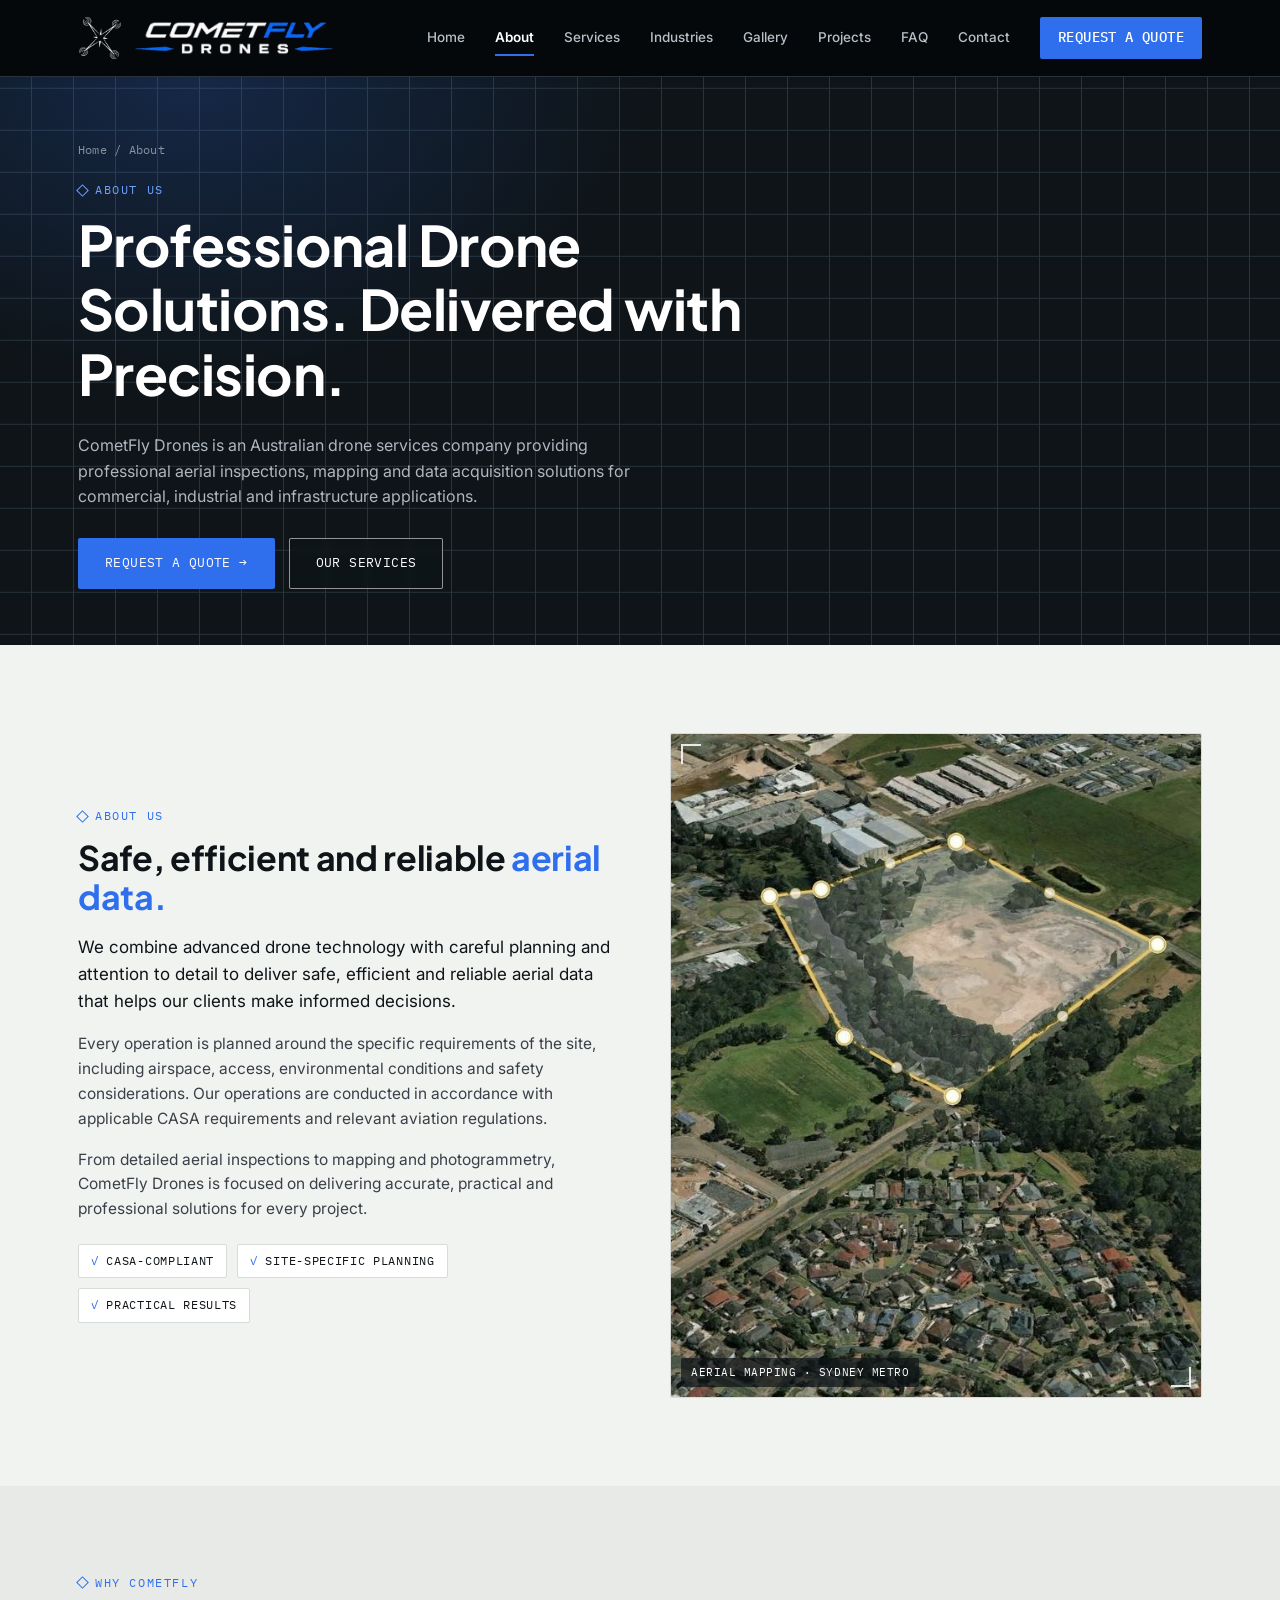
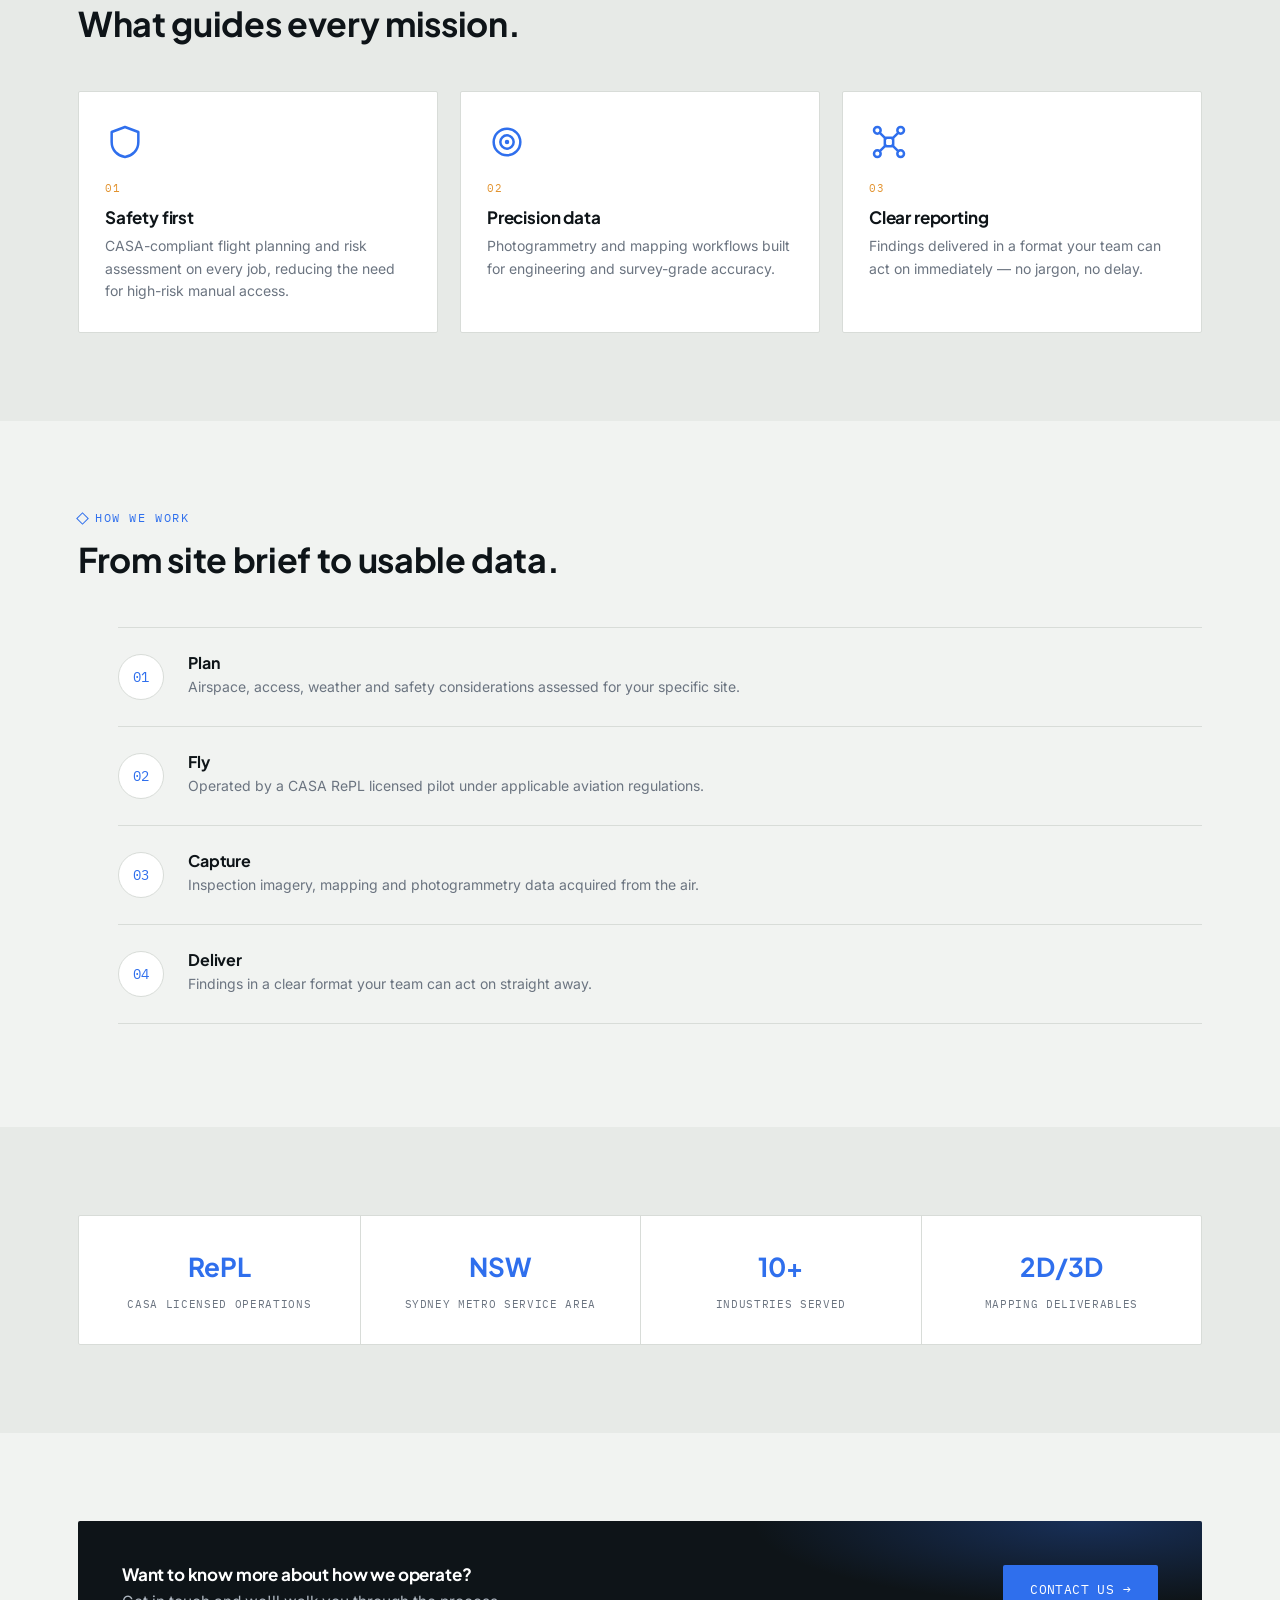
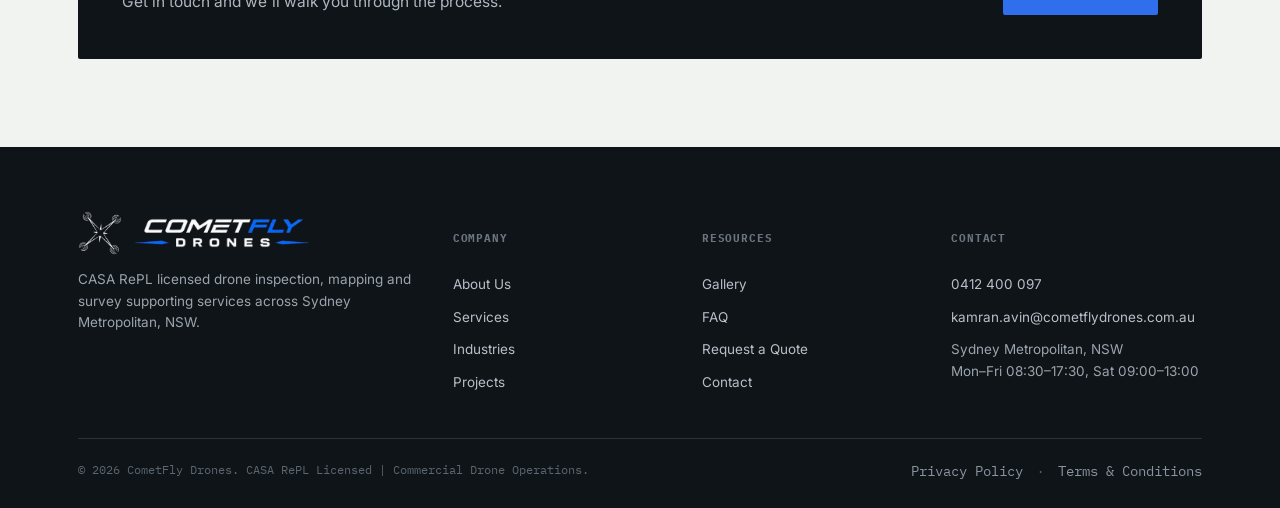
==== commit 88a506f4: "Add files via upload" ====
--- a/about.html
+++ b/about.html
@@ -5,17 +5,15 @@
 <meta name="viewport" content="width=device-width, initial-scale=1.0">
 <title>About Us | CometFly Drones</title>
 <meta name="description" content="CometFly Drones — CASA RePL licensed drone inspection, mapping and survey services across Sydney Metropolitan, NSW.">
+<link rel="icon" type="image/png" href="logo-mark.png">
 <link rel="stylesheet" href="styles.css">
 </head>
 <body>
 <header class="site-header">
   <div class="nav">
-    <a href="index.html" class="brand">
-      <img src="images/icon-mark-transparent.png" alt="CometFly Drones" class="brand-mark-img">
-      <span>
-        <span class="brand-text">COMETFLY <span>DRONES</span></span>
-        <span class="brand-sub">Professional Drone Solutions</span>
-      </span>
+    <a href="index.html" class="brand" aria-label="CometFly Drones — home">
+      <img src="logo-mark-white.png" alt="" class="brand-mark-img" width="44" height="44">
+      <img src="logo-wordmark.png" alt="CometFly Drones" class="brand-wordmark" width="904" height="154">
     </a>
     <nav class="nav-links">
       <a class="" href="index.html">Home</a>
@@ -23,7 +21,6 @@
 <a class="" href="services.html">Services</a>
 <a class="" href="industries.html">Industries</a>
 <a class="" href="gallery.html">Gallery</a>
-<a class="" href="aerial-photos.html">Aerial Photos</a>
 <a class="" href="projects.html">Projects</a>
 <a class="" href="faq.html">FAQ</a>
 <a class="" href="contact.html">Contact</a>
@@ -38,8 +35,9 @@
   <div class="wrap">
     <div class="crumbs"><a href="index.html">Home</a> / About</div>
     <div class="eyebrow">About Us</div>
-    <h1>Precision aerial data, flown safely.</h1>
-    <p>CometFly Drones is a professional Australian drone services company delivering high-quality aerial inspections, mapping and data acquisition.</p>
+    <h1>Professional Drone Solutions. Delivered with Precision.</h1>
+    <p>CometFly Drones is an Australian drone services company providing professional aerial inspections, mapping and data acquisition solutions for commercial, industrial and infrastructure applications.</p>
+    <div class="hero-actions"><a href="quote.html" class="btn btn-primary">Request a Quote →</a><a href="services.html" class="btn btn-ghost">Our Services</a></div>
   </div>
 </section>
 
@@ -48,11 +46,13 @@
     <div class="grid grid-2" style="align-items:center; gap:60px;">
       <div class="reveal">
         <div class="eyebrow">About Us</div>
-        <h2 style="font-size:clamp(24px,3.2vw,32px); margin-bottom:18px;">A licensed, precision-first drone operator based in Sydney.</h2>
-        <p style="font-size:15.5px;">CometFly Drones is a professional Australian drone services company delivering high-quality aerial inspections, mapping and data acquisition. We combine modern drone technology with precision planning to provide safe, efficient and reliable solutions across multiple industries.</p>
-        <p style="font-size:15.5px; margin-top:16px;">Every mission is flown by CASA RePL licensed pilots, planned around your site's airspace, access and safety requirements before a single rotor turns.</p>
+        <h2 style="margin-bottom:18px;">Safe, efficient and reliable <em class="accent">aerial data.</em></h2>
+        <p class="lead-dark">We combine advanced drone technology with careful planning and attention to detail to deliver safe, efficient and reliable aerial data that helps our clients make informed decisions.</p>
+        <p style="margin-top:16px;">Every operation is planned around the specific requirements of the site, including airspace, access, environmental conditions and safety considerations. Our operations are conducted in accordance with applicable CASA requirements and relevant aviation regulations.</p>
+        <p style="margin-top:16px;">From detailed aerial inspections to mapping and photogrammetry, CometFly Drones is focused on delivering accurate, practical and professional solutions for every project.</p>
+        <div class="ticks"><span>CASA-compliant</span><span>Site-specific planning</span><span>Practical results</span></div>
       </div>
-      <div class="reveal ph-img" style="aspect-ratio:4/5;"><img src="images/construction-progress-2.jpg" alt="CometFly Drones aerial site capture, Sydney"><div class="ph-tag">Site capture &middot; Sydney Metro</div></div>
+      <div class="reveal ph-img" style="aspect-ratio:4/5;"><img src="about-aerial-mapping.jpg" alt="CometFly Drones aerial mapping with survey boundary overlay"><div class="ph-tag">Aerial mapping &middot; Sydney Metro</div></div>
     </div>
   </div>
 </section>
@@ -64,9 +64,9 @@
       <h2>What guides every mission.</h2>
     </div>
     <div class="grid grid-3">
-      <div class="card reveal"><div class="card-icon"><svg viewBox="0 0 24 24" fill="none" stroke-width="1.5" stroke-linecap="round" stroke-linejoin="round"><path d="M12 3 4 6v6c0 5 3.5 8.2 8 9 4.5-.8 8-4 8-9V6l-8-3Z"/></svg></div><h3>Safety first</h3><p>CASA-compliant flight planning and risk assessment on every job, reducing the need for high-risk manual access.</p></div>
-      <div class="card reveal"><div class="card-icon"><svg viewBox="0 0 24 24" fill="none" stroke-width="1.5"><circle cx="12" cy="12" r="8"/><circle cx="12" cy="12" r="4"/><circle cx="12" cy="12" r=".6" fill="currentColor"/></svg></div><h3>Precision data</h3><p>Photogrammetry and mapping workflows built for engineering and survey-grade accuracy.</p></div>
-      <div class="card reveal"><div class="card-icon"><svg viewBox="0 0 24 24" fill="none" stroke-width="1.5" stroke-linecap="round" stroke-linejoin="round"><circle cx="5" cy="5" r="2"/><circle cx="19" cy="5" r="2"/><circle cx="5" cy="19" r="2"/><circle cx="19" cy="19" r="2"/><path d="M6.5 6.5 10 10M17.5 6.5 14 10M6.5 17.5 10 14M17.5 17.5 14 14"/><rect x="9.5" y="9.5" width="5" height="5" rx="1"/></svg></div><h3>Clear reporting</h3><p>Findings delivered in a format your team can act on immediately — no jargon, no delay.</p></div>
+      <div class="card reveal"><div class="card-icon"><svg viewBox="0 0 24 24" fill="none" stroke-width="1.5" stroke-linecap="round" stroke-linejoin="round"><path d="M12 3 4 6v6c0 5 3.5 8.2 8 9 4.5-.8 8-4 8-9V6l-8-3Z"/></svg></div><div class="num">01</div><h3>Safety first</h3><p>CASA-compliant flight planning and risk assessment on every job, reducing the need for high-risk manual access.</p></div>
+      <div class="card reveal"><div class="card-icon"><svg viewBox="0 0 24 24" fill="none" stroke-width="1.5"><circle cx="12" cy="12" r="8"/><circle cx="12" cy="12" r="4"/><circle cx="12" cy="12" r=".6" fill="currentColor"/></svg></div><div class="num">02</div><h3>Precision data</h3><p>Photogrammetry and mapping workflows built for engineering and survey-grade accuracy.</p></div>
+      <div class="card reveal"><div class="card-icon"><svg viewBox="0 0 24 24" fill="none" stroke-width="1.5" stroke-linecap="round" stroke-linejoin="round"><circle cx="5" cy="5" r="2"/><circle cx="19" cy="5" r="2"/><circle cx="5" cy="19" r="2"/><circle cx="19" cy="19" r="2"/><path d="M6.5 6.5 10 10M17.5 6.5 14 10M6.5 17.5 10 14M17.5 17.5 14 14"/><rect x="9.5" y="9.5" width="5" height="5" rx="1"/></svg></div><div class="num">03</div><h3>Clear reporting</h3><p>Findings delivered in a format your team can act on immediately — no jargon, no delay.</p></div>
     </div>
   </div>
 </section>
@@ -74,16 +74,15 @@
 <section>
   <div class="wrap">
     <div class="section-head reveal">
-      <div class="eyebrow">Our Work</div>
-      <h2>Precision you can see.</h2>
+      <div class="eyebrow">How we work</div>
+      <h2>From site brief to usable data.</h2>
     </div>
-    <div class="photo-strip reveal">
-      <div class="ph-img"><img src="images/substation-infrastructure.jpg" alt="Infrastructure inspection"><div class="ph-tag">Infrastructure</div></div>
-      <div class="ph-img"><img src="images/thermal-roof.jpg" alt="Thermal roof imaging"><div class="ph-tag">Thermal</div></div>
-      <div class="ph-img"><img src="images/topographic-terrain.jpg" alt="Topographic mapping"><div class="ph-tag">Topographic</div></div>
-      <div class="ph-img"><img src="images/stockpile-volumetric.jpg" alt="Stockpile volumetric survey"><div class="ph-tag">Volumetrics</div></div>
-      <div class="ph-img"><img src="images/watertank-3d-mesh.jpg" alt="Water tank 3D model"><div class="ph-tag">3D Mesh</div></div>
-    </div>
+    <ol class="process reveal">
+      <li><div><h4>Plan</h4><p>Airspace, access, weather and safety considerations assessed for your specific site.</p></div></li>
+      <li><div><h4>Fly</h4><p>Operated by a CASA RePL licensed pilot under applicable aviation regulations.</p></div></li>
+      <li><div><h4>Capture</h4><p>Inspection imagery, mapping and photogrammetry data acquired from the air.</p></div></li>
+      <li><div><h4>Deliver</h4><p>Findings in a clear format your team can act on straight away.</p></div></li>
+    </ol>
   </div>
 </section>
 
@@ -98,7 +97,7 @@
   </div>
 </section>
 
-<section class="section-alt">
+<section>
   <div class="wrap">
     <div class="cta-band reveal">
       <div><h3>Want to know more about how we operate?</h3><p>Get in touch and we'll walk you through the process.</p></div>
@@ -110,18 +109,11 @@
   <div class="wrap">
     <div class="footer-grid">
       <div class="footer-brand">
-        <a href="index.html" class="brand" style="color:#fff;">
-          <img src="images/icon-mark-transparent.png" alt="CometFly Drones" class="brand-mark-img">
-          <span class="brand-text">COMETFLY <span>DRONES</span></span>
+        <a href="index.html" class="brand" aria-label="CometFly Drones — home">
+          <img src="logo-mark-white.png" alt="" class="brand-mark-img" width="44" height="44">
+          <img src="logo-wordmark.png" alt="CometFly Drones" class="brand-wordmark" width="904" height="154">
         </a>
-        <p>CASA RePL licensed drone inspection, mapping and survey services across Sydney Metropolitan, NSW.</p>
-        <div class="footer-social">
-          <a href="#" aria-label="Facebook">f</a>
-          <a href="#" aria-label="Instagram">ig</a>
-          <a href="#" aria-label="LinkedIn">in</a>
-          <a href="#" aria-label="YouTube">yt</a>
-          <a href="#" aria-label="Google Business Profile">G</a>
-        </div>
+        <p>CASA RePL licensed drone inspection, mapping and survey supporting services across Sydney Metropolitan, NSW.</p>
       </div>
       <div>
         <h5>Company</h5>
@@ -133,7 +125,6 @@
       <div>
         <h5>Resources</h5>
         <a href="gallery.html">Gallery</a>
-        <a href="aerial-photos.html">Aerial Stock Photos</a>
         <a href="faq.html">FAQ</a>
         <a href="quote.html">Request a Quote</a>
         <a href="contact.html">Contact</a>
@@ -154,3 +145,4 @@
 <script src="script.js"></script>
 </body>
 </html>
+
--- a/styles.css
+++ b/styles.css
@@ -6,7 +6,7 @@
    locking onto a survey site.
    =========================================================== */
 
-@import url('https://fonts.googleapis.com/css2?family=Space+Grotesk:wght@500;600;700&family=IBM+Plex+Sans:wght@400;500;600&family=IBM+Plex+Mono:wght@400;500&display=swap');
+@import url('https://fonts.googleapis.com/css2?family=Plus+Jakarta+Sans:wght@500;600;700;800&family=Inter:wght@400;500;600&family=IBM+Plex+Mono:wght@400;500&display=swap');
 
 :root{
   --ink:#0E1418;
@@ -19,8 +19,8 @@
   --line:#D8DCD8;
   --line-dark:#28333B;
   --white:#FFFFFF;
-  --font-display:'Space Grotesk', sans-serif;
-  --font-body:'IBM Plex Sans', sans-serif;
+  --font-display:'Plus Jakarta Sans', system-ui, sans-serif;
+  --font-body:'Inter', system-ui, sans-serif;
   --font-mono:'IBM Plex Mono', monospace;
   --radius:2px;
 }
@@ -38,7 +38,7 @@
 }
 h1,h2,h3,h4{
   font-family:var(--font-display);
-  font-weight:600;
+  font-weight:700;
   line-height:1.15;
   margin:0 0 0.5em;
   letter-spacing:-0.01em;
@@ -101,9 +101,8 @@
 /* ---------- Header ---------- */
 .site-header{
   position:sticky; top:0; z-index:50;
-  background:rgba(241,243,241,.92);
-  backdrop-filter:blur(10px);
-  border-bottom:1px solid var(--line);
+  background:#05080A;
+  border-bottom:1px solid var(--line-dark);
 }
 .nav{
   max-width:1180px; margin:0 auto; padding:0 28px;
@@ -111,11 +110,13 @@
   height:76px;
 }
 .brand{display:flex; align-items:center; gap:12px;}
-.brand-mark-img{width:46px; height:46px; object-fit:contain;}
+.brand-mark-img{width:44px; height:44px; object-fit:contain;}
+.brand-wordmark{height:34px; width:auto; object-fit:contain;}
+.site-footer .brand-wordmark{height:30px;}
 .brand-text{
-  font-family:var(--font-display); font-weight:700;
-  font-size:15.5px; letter-spacing:.04em;
-  color:var(--ink); display:block;
+  font-family:var(--font-display); font-weight:800;
+  font-size:20px; letter-spacing:-.01em; line-height:1.1;
+  color:var(--ink); display:block; white-space:nowrap;
 }
 .brand-text span{color:var(--blue);}
 .brand-sub{
@@ -125,7 +126,7 @@
 }
 .nav-links{display:flex; align-items:center; gap:30px;}
 .nav-links a{
-  font-size:13.5px; font-weight:500; color:#454B52;
+  font-size:13.5px; font-weight:500; color:#B7BFC8;
   position:relative; padding:4px 0;
   transition:color .15s ease;
 }
@@ -134,20 +135,20 @@
   background:var(--blue); transform:scaleX(0); transform-origin:left;
   transition:transform .2s ease;
 }
-.nav-links a:hover:not(.nav-cta){color:var(--ink);}
+.nav-links a:hover:not(.nav-cta){color:var(--white);}
 .nav-links a:hover:not(.nav-cta)::after{transform:scaleX(1);}
-.nav-links a.active:not(.nav-cta){color:var(--ink); font-weight:600;}
+.nav-links a.active:not(.nav-cta){color:var(--white); font-weight:600;}
 .nav-links a.active:not(.nav-cta)::after{transform:scaleX(1);}
 .nav-cta{
   font-family:var(--font-mono); font-size:12px; text-transform:uppercase; letter-spacing:.03em;
-  background:var(--ink); color:var(--white) !important;
+  background:var(--blue); color:var(--white) !important;
   padding:10px 18px; border-radius:var(--radius);
   transition:background .15s ease;
 }
-.nav-cta:hover{background:var(--blue);}
+.nav-cta:hover{background:#2559C4;}
 .nav-toggle{
   display:none; background:none; border:1px solid var(--line-dark); border-radius:var(--radius);
-  width:40px; height:40px; font-size:16px; color:var(--ink);
+  width:44px; height:44px; font-size:20px; color:var(--white); border-color:#3A4650;
 }
 
 /* ---------- Page hero (inner pages) ---------- */
@@ -195,6 +196,7 @@
   position:absolute; top:14%; right:8%; width:340px; height:340px;
   border-radius:50%; z-index:-1; pointer-events:none; overflow:hidden;
   background:radial-gradient(circle at 50% 50%, rgba(47,111,237,.16), rgba(14,20,24,0) 72%);
+  animation:galaxy-turn 120s linear infinite;
 }
 .scan-galaxy::before, .scan-galaxy::after{
   content:''; position:absolute; top:0; left:0; width:2px; height:2px; border-radius:50%;
@@ -256,6 +258,7 @@
     253.1px 240.2px 0 0px rgba(255,255,255,.5);
   animation-delay:1.8s;
 }
+@keyframes galaxy-turn{ to{ transform:rotate(360deg); } }
 @keyframes twinkle{
   0%, 100%{ opacity:.35; }
   50%{ opacity:1; }
@@ -265,12 +268,19 @@
   z-index:-1; pointer-events:none;
 }
 .scan-drone::before{
-  content:''; position:absolute; top:50%; left:50%; width:150px; height:150px;
+  content:''; position:absolute; top:50%; left:50%; width:170px; height:170px;
   transform:translate(-50%,-50%);
-  background:url('images/hero-drone-glyph.png') center/contain no-repeat;
-  opacity:.5;
-  filter:drop-shadow(0 0 14px rgba(111,160,255,.55));
-  animation:drone-bob 5s ease-in-out infinite;
+  background:url('hero-drone-glyph.png') center/contain no-repeat;
+  opacity:.92;
+  filter:drop-shadow(0 0 3px rgba(255,255,255,.8)) drop-shadow(0 0 14px rgba(111,160,255,.55));
+  animation:logo-roam 40s ease-in-out infinite;
+}
+@keyframes logo-roam{
+  0%{transform:translate(-50%,-50%) translate(0,0) rotate(0deg);}
+  25%{transform:translate(-50%,-50%) translate(30px,-20px) rotate(2deg);}
+  50%{transform:translate(-50%,-50%) translate(-25px,-30px) rotate(-2deg);}
+  75%{transform:translate(-50%,-50%) translate(-30px,20px) rotate(2deg);}
+  100%{transform:translate(-50%,-50%) translate(0,0) rotate(0deg);}
 }
 @keyframes drone-bob{
   0%, 100%{ transform:translate(-50%,-50%) translateY(0) rotate(0deg); }
@@ -278,7 +288,7 @@
 }
 .scan-ring{
   position:absolute; top:14%; right:8%; width:340px; height:340px;
-  border:1px solid rgba(111,160,255,.35); border-radius:50%;
+  border:1px solid rgba(111,160,255,.6); border-radius:50%; box-shadow:0 0 50px rgba(111,160,255,.18), inset 0 0 36px rgba(111,160,255,.08);
   z-index:-1; pointer-events:none;
 }
 .scan-ring::before{
@@ -506,6 +516,96 @@
 .footer-bottom a{color:#8A94A0;}
 .footer-bottom a:hover{color:var(--white);}
 
+/* ---------- Final additions ---------- */
+.site-footer .brand-text{color:var(--white);}
+.site-footer .brand-text span{color:#6FA0FF;}
+.page-hero .hero-actions{margin:28px 0 0;}
+.ph-img{aspect-ratio:3/2;}
+.accent{color:var(--blue); font-style:normal;}
+.lead-dark{font-size:17px; color:var(--ink);}
+.ticks{display:flex; flex-wrap:wrap; gap:10px; margin-top:22px;}
+.ticks span{font-family:var(--font-mono); font-size:11.5px; letter-spacing:.06em; text-transform:uppercase;
+  border:1px solid var(--line); background:var(--white); padding:7px 12px; border-radius:var(--radius); color:var(--ink);}
+.ticks span::before{content:'✓ '; color:var(--blue);}
+.map-embed{margin-top:20px; border:1px solid var(--line); border-radius:var(--radius); overflow:hidden; aspect-ratio:16/9; background:var(--ink-soft);}
+.map-embed iframe{width:100%; height:100%; border:0; display:block;}
+.hp{position:absolute; left:-9999px; width:1px; height:1px; opacity:0;}
+.form-note{margin-top:14px; font-size:13.5px; color:var(--blue);}
+.form-note.err{color:#C0392B;}
+.form-note a{text-decoration:underline;}
+
+.site-footer .footer-grid p{color:#9BA4AD; font-size:13.5px;}
+
+.nav-links a.nav-cta{padding:10px 18px;}
+
+/* ---------- Home hero slideshow (visible, moving) ---------- */
+.hero-slides img{position:absolute; inset:0; width:100%; height:100%; object-fit:cover; opacity:0;
+  animation:hero-slide 30s linear infinite; will-change:opacity, transform;}
+.hero-slides img:nth-child(1){animation-delay:0s;}
+.hero-slides img:nth-child(2){animation-delay:6s;}
+.hero-slides img:nth-child(3){animation-delay:12s;}
+.hero-slides img:nth-child(4){animation-delay:18s;}
+.hero-slides img:nth-child(5){animation-delay:24s;}
+@keyframes hero-slide{
+  0%{opacity:0; transform:scale(1.04) translate3d(0,0,0);}
+  5%{opacity:1;}
+  20%{opacity:1;}
+  26%{opacity:0; transform:scale(1.16) translate3d(-1.5%,-1%,0);}
+  100%{opacity:0; transform:scale(1.16) translate3d(-1.5%,-1%,0);}
+}
+.hero::before{background:
+  linear-gradient(90deg, rgba(14,20,24,.62) 0%, rgba(14,20,24,.30) 50%, rgba(14,20,24,.04) 100%),
+  linear-gradient(180deg, rgba(14,20,24,0) 65%, rgba(14,20,24,.70) 100%);}
+.hero-slides img{filter:brightness(1.12) saturate(1.08);}
+.hero h1, .hero .lead{text-shadow:0 2px 18px rgba(0,0,0,.45);}
+@media (prefers-reduced-motion: reduce){
+  .hero-slides img{animation:none;}
+  .hero-slides img:first-child{opacity:1;}
+}
+@media (max-width:760px){
+  .hero::before{background:linear-gradient(180deg, rgba(14,20,24,.45) 0%, rgba(14,20,24,.55) 60%, rgba(14,20,24,.82) 100%);}
+}
+
+.hero .btn-ghost, .page-hero .btn-ghost{border-color:rgba(255,255,255,.55); background:rgba(14,20,24,.35); backdrop-filter:blur(4px);}
+.hero .btn-ghost:hover, .page-hero .btn-ghost:hover{border-color:#fff; background:rgba(14,20,24,.55);}
+
+/* ---------- Layout fixes (round 2) ---------- */
+.process-wrap{display:grid; grid-template-columns:1.25fr 1fr; gap:44px; align-items:center;}
+.process-img{aspect-ratio:4/3; background:#000;}
+.process-img img{object-fit:contain;}
+.card-cta{background:var(--ink); border-color:var(--ink); display:flex; flex-direction:column;}
+.card-cta h3{color:var(--white);}
+.card-cta p{color:#AEB6BF;}
+.card-cta .num{color:#6FA0FF;}
+.card-link{margin-top:auto; padding-top:18px; font-family:var(--font-mono); font-size:12px; letter-spacing:.04em; text-transform:uppercase; color:#6FA0FF;}
+.card-cta:hover{border-color:var(--blue);}
+@media (max-width:900px){
+  .process-wrap{grid-template-columns:1fr;}
+  .grid-3 > :last-child:nth-child(odd){grid-column:1 / -1;}
+}
+@media (max-width:760px){
+  .grid-3 > :last-child:nth-child(odd){grid-column:auto;}
+}
+/* tablet / small laptop: menu button + dropdown panel */
+@media (max-width:1180px){
+  .nav{position:relative;}
+  .nav-toggle{display:flex; align-items:center; justify-content:center;}
+  .nav-links{
+    display:none; position:absolute; top:100%; left:0; right:0;
+    background:#05080A; border-bottom:1px solid var(--line-dark);
+    flex-direction:column; align-items:stretch; gap:0;
+    padding:8px 28px 24px; max-height:calc(100vh - 76px); overflow-y:auto;
+    box-shadow:0 24px 40px -20px rgba(0,0,0,.6);
+  }
+  .nav-links.open{display:flex;}
+  .nav-links a:not(.nav-cta){font-size:17px; padding:15px 0; border-bottom:1px solid var(--line-dark);}
+  .nav-links a:not(.nav-cta)::after{display:none;}
+  .nav-links a.active:not(.nav-cta){color:#6FA0FF;}
+  .nav-cta{margin-top:18px; text-align:center; padding:14px 18px !important; font-size:13px;}
+}
+
+html,body{overflow-x:clip;}
+
 /* ---------- Reveal-on-scroll ---------- */
 .reveal{opacity:0; transform:translateY(18px); transition:opacity .6s ease, transform .6s ease;}
 .reveal.in{opacity:1; transform:translateY(0);}
@@ -519,186 +619,17 @@
   .stats{grid-template-columns:repeat(2,1fr);}
   .stat:nth-child(3){border-left:none;}
 }
-@media (max-width:600px){
-  .nav-links{
-    position:fixed; top:76px; left:0; right:0;
-    height:calc(100vh - 76px);
-    background:var(--paper); flex-direction:column; align-items:flex-start;
-    padding:26px 28px; gap:20px; transform:translateX(100%);
-    transition:transform .25s ease; overflow-y:auto;
-  }
-  .nav-links.open{transform:translateX(0);}
-  .nav-toggle{display:block;}
-  .nav-cta{margin-top:6px;}
+@media (max-width:760px){
   .grid-2, .grid-3, .grid-4{grid-template-columns:1fr;}
   .form-grid{grid-template-columns:1fr;}
   section{padding:64px 0;}
   .cta-band{flex-direction:column; align-items:flex-start;}
   .footer-grid{grid-template-columns:1fr;}
   .stats{grid-template-columns:1fr 1fr;}
-  .scan-ring, .scan-sweep, .scan-galaxy, .scan-drone{display:none;}
-}
-
-/* ===========================================================
-   v3 additions — aerial photo library, filters, lightbox,
-   photo cards, licence packages
-   =========================================================== */
-.photo-strip{display:grid; grid-template-columns:2fr 1fr 1fr; grid-template-rows:220px 220px; gap:14px;}
-.photo-strip .ph-img:first-child{grid-row:span 2;}
-.photo-strip .ph-img{height:100%;}
-
-.filter-bar{display:flex; flex-wrap:wrap; gap:8px; margin:0 0 26px;}
-.filter-bar button{
-  font-family:var(--font-mono); font-size:11.5px; letter-spacing:.06em; text-transform:uppercase;
-  padding:9px 14px; border:1px solid var(--line); background:var(--white); color:var(--ink);
-  border-radius:var(--radius); transition:all .2s;
-}
-.filter-bar button:hover{border-color:var(--ink);}
-.filter-bar button.active{background:var(--ink); color:var(--white); border-color:var(--ink);}
-
-.photo-grid{columns:3 280px; column-gap:14px;}
-.photo-grid .ph-img{break-inside:avoid; margin:0 0 14px; cursor:zoom-in;}
-.photo-grid .ph-img img{height:auto; transition:transform .5s ease;}
-.photo-grid .ph-img:hover img{transform:scale(1.04);}
-.photo-grid .ph-img.hide{display:none;}
-.photo-grid .ph-img .ph-ref{
-  position:absolute; right:10px; top:10px; z-index:2;
-  font-family:var(--font-mono); font-size:10px; color:var(--white);
-  background:rgba(47,111,237,.85); padding:4px 7px; border-radius:2px;
-}
-
-.photo-card{background:var(--white); border:1px solid var(--line); border-radius:var(--radius); overflow:hidden; display:flex; flex-direction:column; transition:transform .25s, box-shadow .25s;}
-.photo-card:hover{transform:translateY(-3px); box-shadow:0 14px 30px rgba(14,20,24,.08);}
-.photo-card .ph-img{border:0; border-radius:0; aspect-ratio:16/10;}
-.photo-card .pc-body{padding:20px 22px 24px;}
-.photo-card h3{margin-bottom:8px;}
-.photo-card p{font-size:14px; margin:0;}
-
-.price-grid{display:grid; grid-template-columns:repeat(4,1fr); gap:16px;}
-.price-card{background:var(--white); border:1px solid var(--line); border-radius:var(--radius); padding:26px 22px; display:flex; flex-direction:column; position:relative;}
-.price-card.featured{border-color:var(--blue); box-shadow:0 0 0 1px var(--blue);}
-.price-card .badge{position:absolute; top:-11px; left:22px; background:var(--blue); color:var(--white); font-family:var(--font-mono); font-size:10.5px; letter-spacing:.06em; text-transform:uppercase; padding:4px 9px; border-radius:2px;}
-.price-card .pname{font-family:var(--font-mono); font-size:12px; letter-spacing:.08em; text-transform:uppercase; color:var(--grey);}
-.price-card .pqty{font-family:var(--font-display); font-size:30px; font-weight:600; margin:10px 0 2px; color:var(--ink);}
-.price-card .psave{font-size:13px; color:var(--blue); margin-bottom:16px; min-height:18px;}
-.price-card ul{display:flex; flex-direction:column; gap:8px; margin-bottom:22px; flex:1;}
-.price-card li{font-size:13.5px; color:#3A4048;}
-.price-card li::before{content:'→ '; color:var(--blue);}
-.price-card .btn{justify-content:center; text-align:center;}
-
-.rate-table{width:100%; border-collapse:collapse; background:var(--white); border:1px solid var(--line);}
-.rate-table th, .rate-table td{padding:14px 18px; text-align:left; border-bottom:1px solid var(--line); font-size:14.5px;}
-.rate-table th{font-family:var(--font-mono); font-size:11.5px; letter-spacing:.06em; text-transform:uppercase; color:var(--grey); background:var(--paper-2);}
-.rate-table tr:last-child td{border-bottom:0;}
-
-.lightbox{position:fixed; inset:0; background:rgba(8,12,15,.94); z-index:200; display:none; align-items:center; justify-content:center; padding:40px 20px;}
-.lightbox.open{display:flex;}
-.lightbox figure{margin:0; max-width:1100px; width:100%; text-align:center;}
-.lightbox img{max-height:78vh; width:auto; max-width:100%; margin:0 auto; border:1px solid var(--line-dark);}
-.lightbox figcaption{color:#C9D0D6; font-family:var(--font-mono); font-size:12px; letter-spacing:.05em; text-transform:uppercase; margin-top:14px;}
-.lightbox button{position:absolute; background:rgba(255,255,255,.08); color:var(--white); border:1px solid rgba(255,255,255,.2); width:44px; height:44px; font-size:20px; border-radius:2px;}
-.lightbox button:hover{background:var(--blue); border-color:var(--blue);}
-.lb-close{top:18px; right:18px;}
-.lb-prev{left:18px; top:50%; transform:translateY(-50%);}
-.lb-next{right:18px; top:50%; transform:translateY(-50%);}
-
-@media (max-width:900px){
-  .price-grid{grid-template-columns:repeat(2,1fr);}
-  .photo-strip{grid-template-columns:1fr 1fr; grid-template-rows:260px 160px 160px;}
-  .photo-strip .ph-img:first-child{grid-column:span 2; grid-row:auto;}
-}
-@media (max-width:560px){
-  .price-grid{grid-template-columns:1fr;}
-  .photo-strip{grid-template-columns:1fr; grid-template-rows:none;}
-  .photo-strip .ph-img{aspect-ratio:4/3; grid-column:auto !important;}
-  .rate-table th, .rate-table td{padding:11px 12px; font-size:13.5px;}
-  .lb-prev, .lb-next{top:auto; bottom:18px; transform:none;}
-}
-/* fix: off-canvas mobile menu caused sideways page scroll on phones */
-html, body{overflow-x:clip;}
-
-
-/* ===========================================================
-   v3.1 — photo slideshow hero + radar logo
-   =========================================================== */
-.hero{padding:120px 0 64px; min-height:640px;}
-.hero-photo{display:none;}
-.hero-slides{position:absolute; inset:0; z-index:-2;}
-.hero-slides img{
-  position:absolute; inset:0; width:100%; height:100%; object-fit:cover;
-  opacity:0; transform:scale(1.06);
-  transition:opacity 1.4s ease, transform 7s linear;
-}
-.hero-slides img.active{opacity:1; transform:scale(1);}
-/* lighter overlay: dark only behind the text, photos clear on the right */
-.hero::before{
-  background:
-    linear-gradient(90deg, rgba(14,20,24,.62) 0%, rgba(14,20,24,.36) 36%, rgba(14,20,24,.04) 66%, rgba(14,20,24,0) 100%),
-    linear-gradient(180deg, rgba(14,20,24,0) 62%, rgba(14,20,24,.5) 100%);
-}
-.hero h1, .hero .lead, .hero .eyebrow{text-shadow:0 2px 14px rgba(0,0,0,.45);}
-.hero .lead{color:#DDE3E9;}
-.scan-galaxy, .scan-drone, .scan-ring, .scan-sweep{display:none;}
-
-.hero-radar{
-  position:absolute; top:50%; right:6%; width:380px; height:380px; margin-top:-230px;
-  border-radius:50%; z-index:-1; pointer-events:none;
-  background:radial-gradient(circle, rgba(14,20,24,.78) 0%, rgba(14,20,24,.62) 58%, rgba(14,20,24,.2) 72%, transparent 73%);
-  box-shadow:0 0 0 1px rgba(111,160,255,.55), 0 0 40px rgba(47,111,237,.25);
-}
-.radar-ring{position:absolute; inset:0; border-radius:50%;}
-.radar-ring::before, .radar-ring::after{content:''; position:absolute; border-radius:50%; border:1px solid rgba(111,160,255,.3);}
-.radar-ring::before{inset:40px;}
-.radar-ring::after{inset:95px; border-style:dashed; border-color:rgba(111,160,255,.18);}
-.radar-sweep{
-  position:absolute; inset:0; border-radius:50%;
-  background:conic-gradient(from 0deg, rgba(47,111,237,.45), rgba(47,111,237,0) 24%);
-  animation:sweep 5s linear infinite;
-}
-.radar-logo{
-  position:absolute; top:50%; left:50%; width:66%; height:auto;
-  transform:translate(-50%,-50%);
-  filter:drop-shadow(0 0 10px rgba(111,160,255,.35));
-}
-.hero-dots{position:absolute; left:50%; bottom:22px; transform:translateX(-50%); display:flex; gap:8px; z-index:2;}
-.hero-dots button{width:28px; height:4px; border:0; padding:0; background:rgba(255,255,255,.4); border-radius:2px; transition:background .3s;}
-.hero-dots button.active{background:var(--white);}
-
-/* inner page hero with photos (Aerial Photos page) */
-.page-hero.photo-hero{background-image:none; padding:110px 0 96px; isolation:isolate;}
-.page-hero.photo-hero::after{
-  background:linear-gradient(90deg, rgba(14,20,24,.85) 0%, rgba(14,20,24,.5) 50%, rgba(14,20,24,.15) 100%);
-  z-index:-1;
-}
-.page-hero.photo-hero h1, .page-hero.photo-hero p{text-shadow:0 2px 14px rgba(0,0,0,.45);}
-.page-hero.photo-hero p{color:#DDE3E9;}
-
-@media (max-width:1100px){ .hero-radar{width:300px; height:300px; margin-top:-190px; right:3%; opacity:.9;} }
-@media (max-width:900px){
-  .hero-radar{position:relative; top:auto; right:auto; margin:0 auto 34px; width:240px; height:240px;}
-  .hero{padding-top:48px; min-height:0; display:flex; flex-direction:column;}
-  .hero::before{background:linear-gradient(180deg, rgba(14,20,24,.12) 0%, rgba(14,20,24,.5) 55%, rgba(14,20,24,.62) 100%);}
-}
-@media (prefers-reduced-motion: reduce){ .hero-slides img{transition:opacity .01ms;} .radar-sweep{animation:none;} }
-
-/* radar: drone mark only + twinkling stars */
-.hero-radar .radar-logo{width:50%;}
-.hero-radar .radar-stars{
-  display:block; position:absolute; top:20px; left:20px; right:auto;
-  width:340px; height:340px; z-index:0; background:none;
-}
-@media (max-width:1100px){ .hero-radar .radar-stars{top:0; left:0; transform:scale(.88); transform-origin:0 0;} }
-@media (max-width:900px){ .hero-radar .radar-stars{transform:scale(.7);} }
-
-
-/* ===========================================================
-   Navigation: phones get the slide-out menu (<=600px).
-   Tablets and small laptops (601px-1100px) show every link.
-   =========================================================== */
-@media (min-width:601px) and (max-width:1100px){
-  .nav{height:auto; padding-top:14px; padding-bottom:14px; flex-wrap:wrap; gap:14px 20px;}
-  .nav-links{flex-wrap:wrap; justify-content:flex-end; gap:10px 16px; flex:1 1 auto;}
-  .nav-links a{font-size:12.5px;}
-  .nav-cta{padding:9px 14px; font-size:11.5px;}
-  .nav-toggle{display:none !important;}
-}
+  .scan-ring, .scan-sweep, .scan-galaxy, .scan-drone{
+    width:240px; height:240px; top:24px; right:12px; left:auto; margin:0; opacity:.42;
+  }
+  .brand-wordmark{height:28px;}
+  .brand-mark-img{width:38px; height:38px;}
+  .nav{padding:0 18px;}
+}
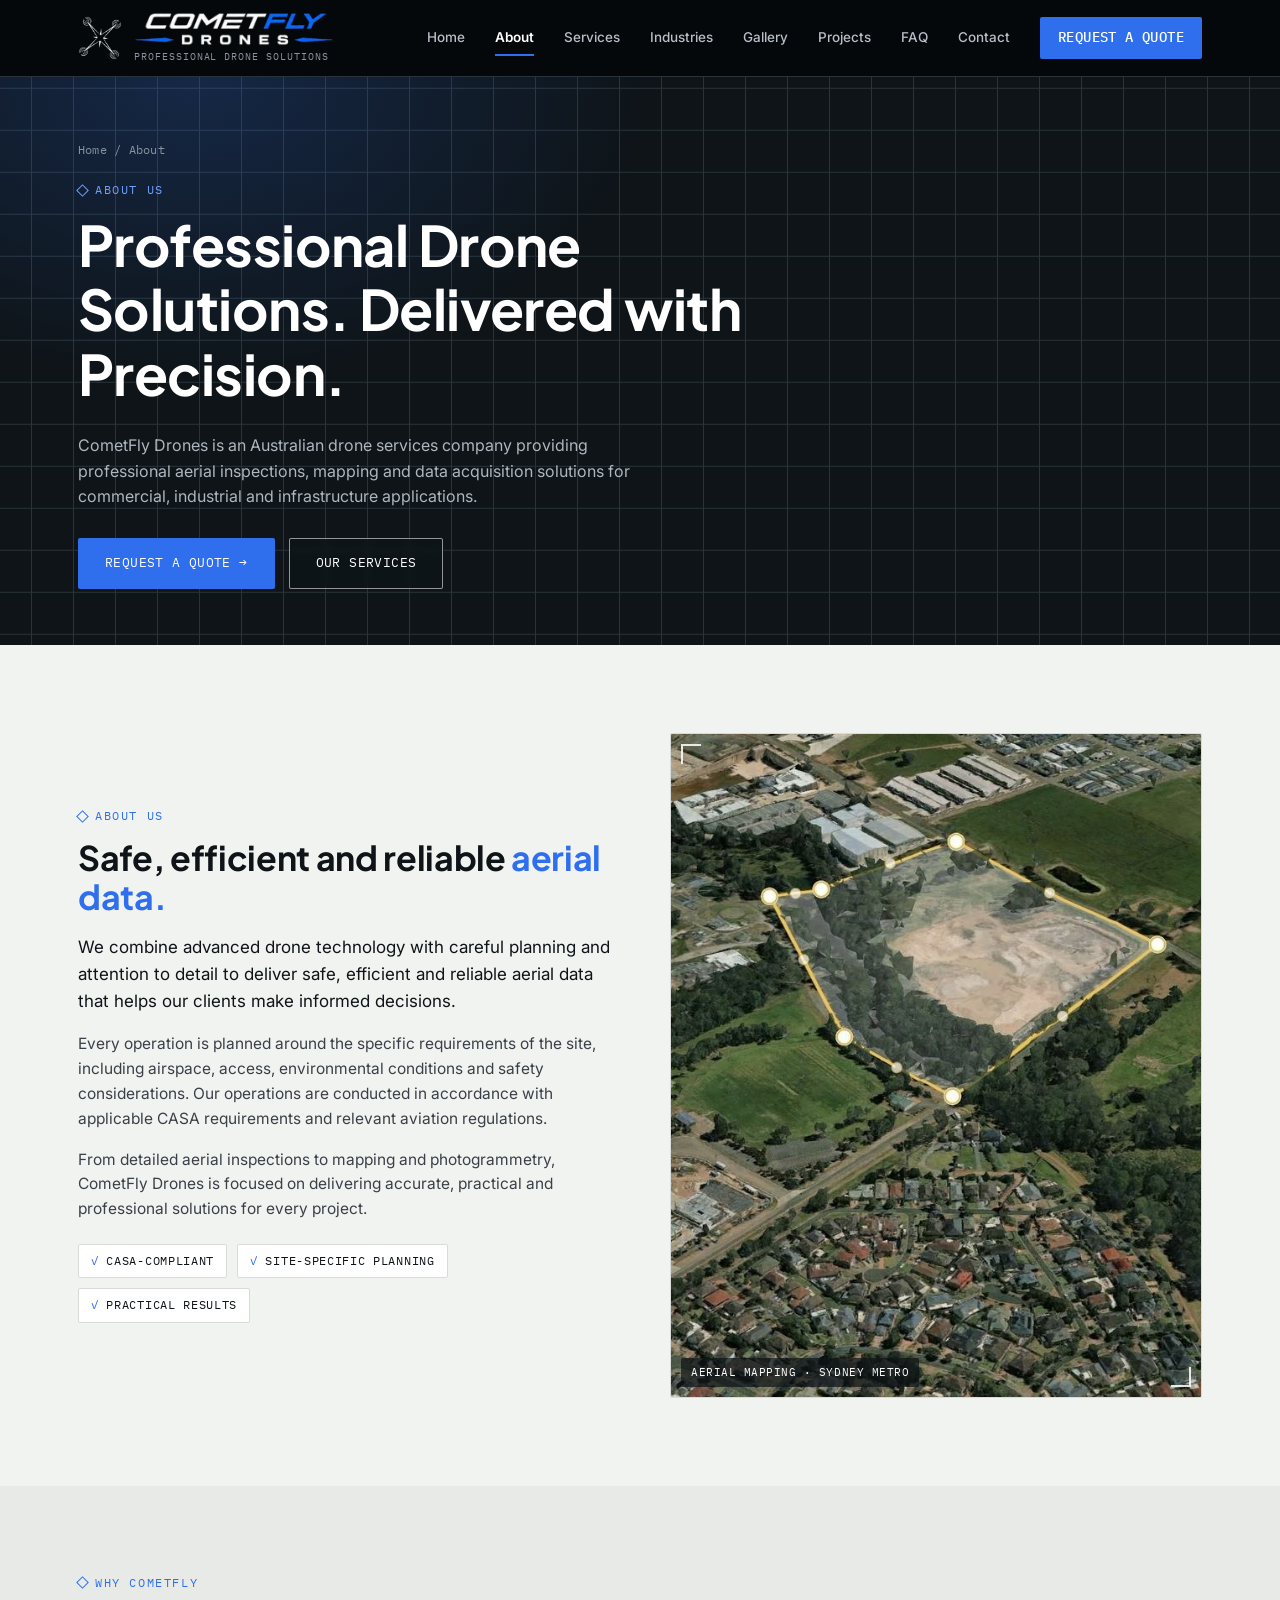
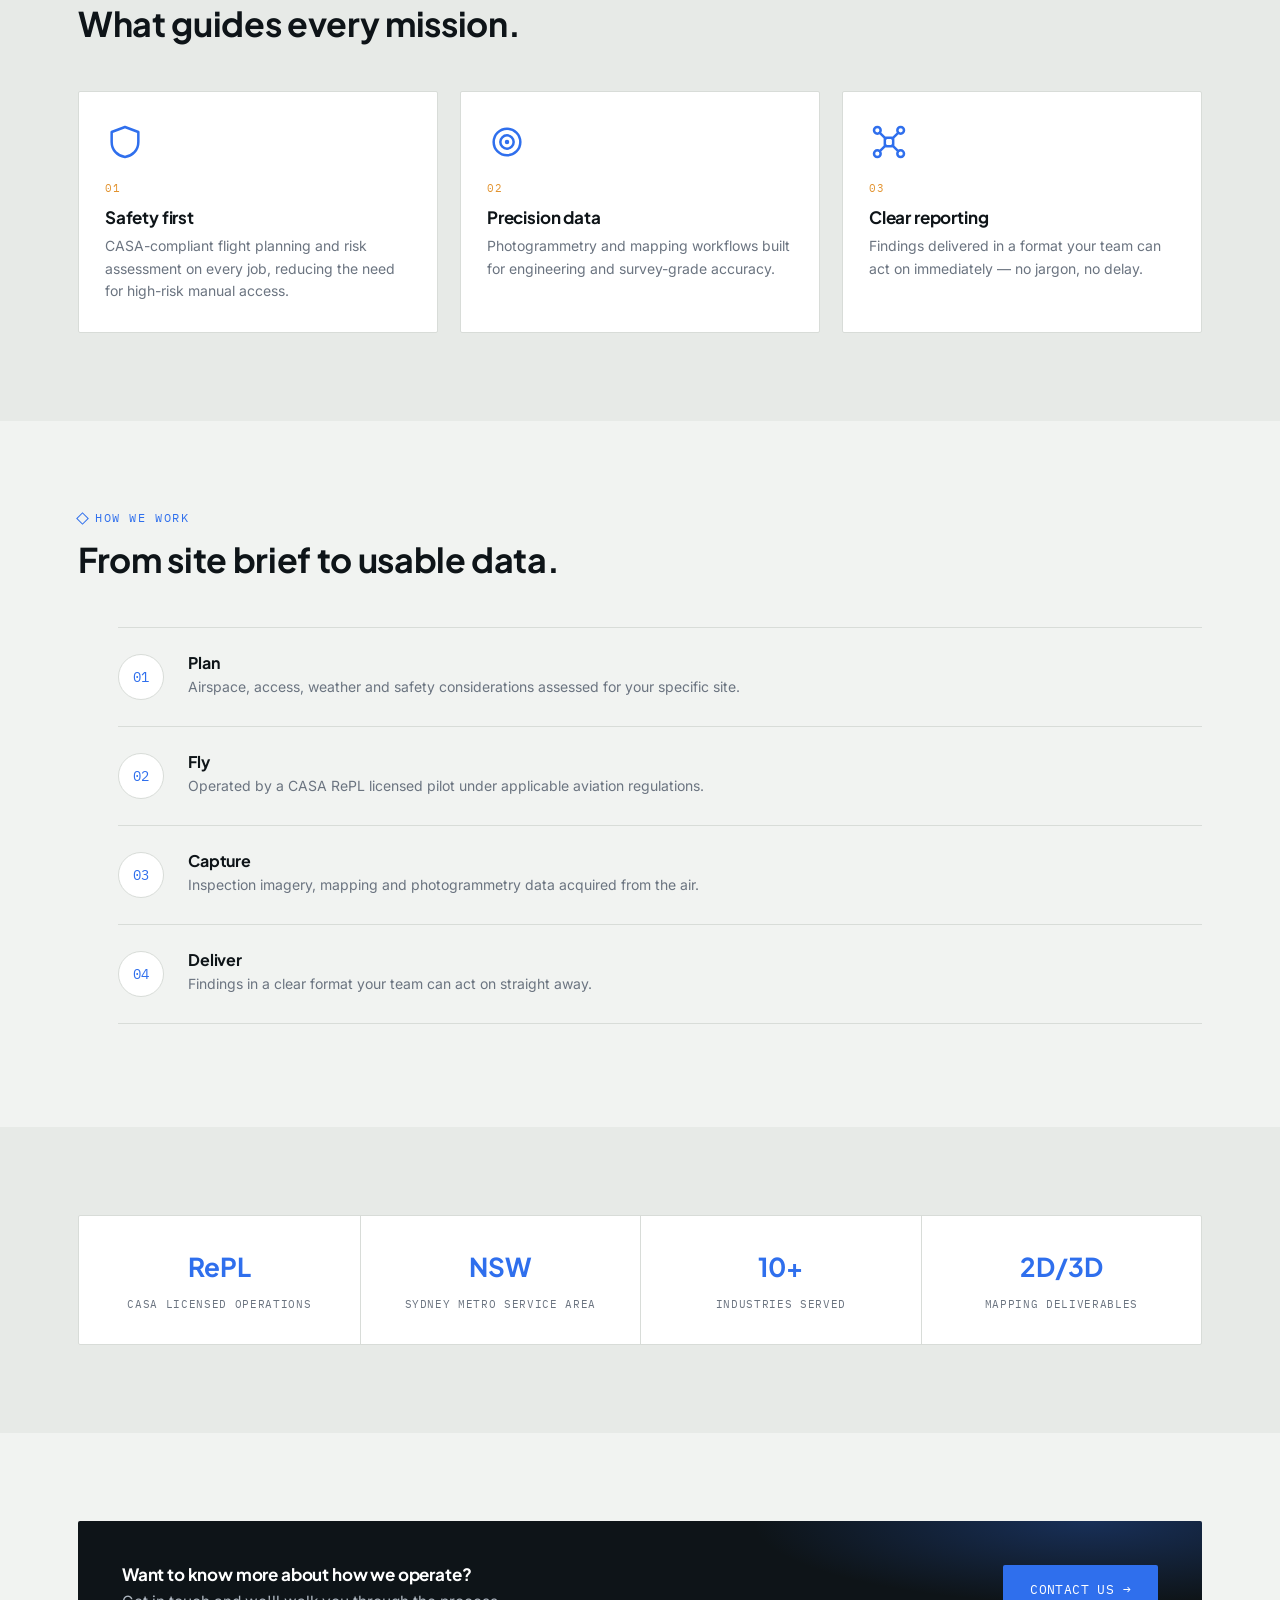
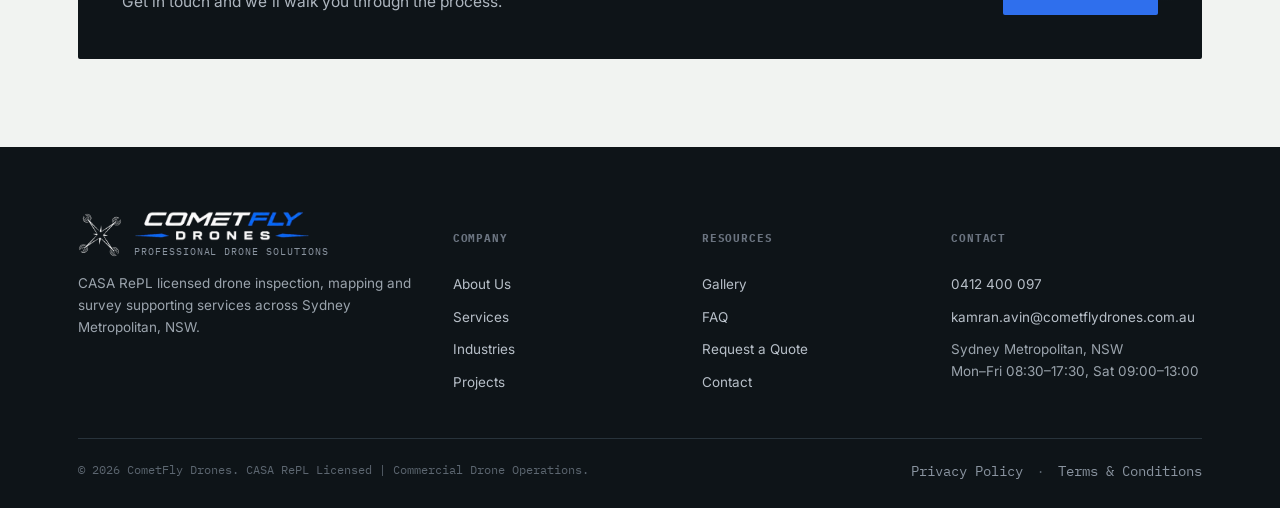
==== commit 3a55153a: "Add files via upload" ====
--- a/about.html
+++ b/about.html
@@ -6,14 +6,17 @@
 <title>About Us | CometFly Drones</title>
 <meta name="description" content="CometFly Drones — CASA RePL licensed drone inspection, mapping and survey services across Sydney Metropolitan, NSW.">
 <link rel="icon" type="image/png" href="logo-mark.png">
-<link rel="stylesheet" href="styles.css">
+<link rel="stylesheet" href="styles.css?v=4">
 </head>
 <body>
 <header class="site-header">
   <div class="nav">
     <a href="index.html" class="brand" aria-label="CometFly Drones — home">
       <img src="logo-mark-white.png" alt="" class="brand-mark-img" width="44" height="44">
-      <img src="logo-wordmark.png" alt="CometFly Drones" class="brand-wordmark" width="904" height="154">
+      <span class="brand-lockup">
+        <img src="logo-wordmark.png" alt="CometFly Drones" class="brand-wordmark" width="904" height="154">
+        <span class="brand-sub">Professional Drone Solutions</span>
+      </span>
     </a>
     <nav class="nav-links">
       <a class="" href="index.html">Home</a>
@@ -27,7 +30,7 @@
 
       <a class="nav-cta" href="quote.html">Request a Quote</a>
     </nav>
-    <button class="nav-toggle" aria-label="Menu">☰</button>
+    <button type="button" class="nav-toggle" aria-label="Menu" aria-expanded="false">☰</button>
   </div>
 </header>
 
@@ -111,7 +114,10 @@
       <div class="footer-brand">
         <a href="index.html" class="brand" aria-label="CometFly Drones — home">
           <img src="logo-mark-white.png" alt="" class="brand-mark-img" width="44" height="44">
-          <img src="logo-wordmark.png" alt="CometFly Drones" class="brand-wordmark" width="904" height="154">
+          <span class="brand-lockup">
+            <img src="logo-wordmark.png" alt="CometFly Drones" class="brand-wordmark" width="904" height="154">
+            <span class="brand-sub">Professional Drone Solutions</span>
+          </span>
         </a>
         <p>CASA RePL licensed drone inspection, mapping and survey supporting services across Sydney Metropolitan, NSW.</p>
       </div>
@@ -142,7 +148,7 @@
     </div>
   </div>
 </footer>
-<script src="script.js"></script>
+<script src="script.js?v=4"></script>
 </body>
 </html>
 
--- a/styles.css
+++ b/styles.css
@@ -113,6 +113,8 @@
 .brand-mark-img{width:44px; height:44px; object-fit:contain;}
 .brand-wordmark{height:34px; width:auto; object-fit:contain;}
 .site-footer .brand-wordmark{height:30px;}
+.brand-lockup{display:flex; flex-direction:column; align-items:flex-start; gap:3px;}
+.brand-lockup .brand-sub{margin-top:0; color:#8A94A0; font-size:9.5px; white-space:nowrap;}
 .brand-text{
   font-family:var(--font-display); font-weight:800;
   font-size:20px; letter-spacing:-.01em; line-height:1.1;
@@ -586,22 +588,37 @@
 @media (max-width:760px){
   .grid-3 > :last-child:nth-child(odd){grid-column:auto;}
 }
-/* tablet / small laptop: menu button + dropdown panel */
-@media (max-width:1180px){
-  .nav{position:relative;}
-  .nav-toggle{display:flex; align-items:center; justify-content:center;}
+/* landscape tablets / small laptops: keep links inline, just tighter */
+@media (min-width:1040px) and (max-width:1240px){
+  .nav{padding:0 20px;}
+  .nav-links{gap:16px;}
+  .nav-links a{font-size:13px;}
+  .nav-cta{padding:10px 14px !important; font-size:11.5px;}
+  .brand-wordmark{height:30px;}
+  .brand-mark-img{width:38px; height:38px;}
+}
+/* portrait tablets / phones: menu button + panel that opens inside the header (no vh maths, works in short landscape windows) */
+@media (max-width:1039px){
+  .nav{height:auto; min-height:76px; flex-wrap:wrap; align-content:flex-start;}
+  .brand{height:76px;}
+  .nav-toggle{display:flex; align-items:center; justify-content:center; touch-action:manipulation; -webkit-tap-highlight-color:transparent; margin-left:auto; height:44px; align-self:center;}
   .nav-links{
-    display:none; position:absolute; top:100%; left:0; right:0;
-    background:#05080A; border-bottom:1px solid var(--line-dark);
+    display:none; position:static; width:100%; order:3;
     flex-direction:column; align-items:stretch; gap:0;
-    padding:8px 28px 24px; max-height:calc(100vh - 76px); overflow-y:auto;
-    box-shadow:0 24px 40px -20px rgba(0,0,0,.6);
+    padding:4px 0 20px; border-top:1px solid var(--line-dark);
   }
   .nav-links.open{display:flex;}
-  .nav-links a:not(.nav-cta){font-size:17px; padding:15px 0; border-bottom:1px solid var(--line-dark);}
+  .nav-links a:not(.nav-cta){font-size:17px; padding:14px 0; border-bottom:1px solid var(--line-dark); color:#E4E8EC;}
   .nav-links a:not(.nav-cta)::after{display:none;}
   .nav-links a.active:not(.nav-cta){color:#6FA0FF;}
-  .nav-cta{margin-top:18px; text-align:center; padding:14px 18px !important; font-size:13px;}
+  .nav-cta{margin-top:16px; text-align:center; padding:14px 18px !important; font-size:13px;}
+}
+/* short/landscape tablets: lay the menu out in columns so it fits */
+@media (min-width:640px) and (max-width:1039px){
+  .nav-links.open{display:grid; grid-template-columns:repeat(3,1fr); column-gap:28px; align-items:end;}
+  .nav-links a:not(.nav-cta){padding:10px 0; font-size:16px;}
+  .nav-links .nav-cta{grid-column:1 / -1; margin-top:10px; padding:12px 18px !important;}
+  .nav-links.open{padding-bottom:14px;}
 }
 
 html,body{overflow-x:clip;}
@@ -630,6 +647,7 @@
     width:240px; height:240px; top:24px; right:12px; left:auto; margin:0; opacity:.42;
   }
   .brand-wordmark{height:28px;}
+  .brand-lockup .brand-sub{display:none;}
   .brand-mark-img{width:38px; height:38px;}
   .nav{padding:0 18px;}
 }
